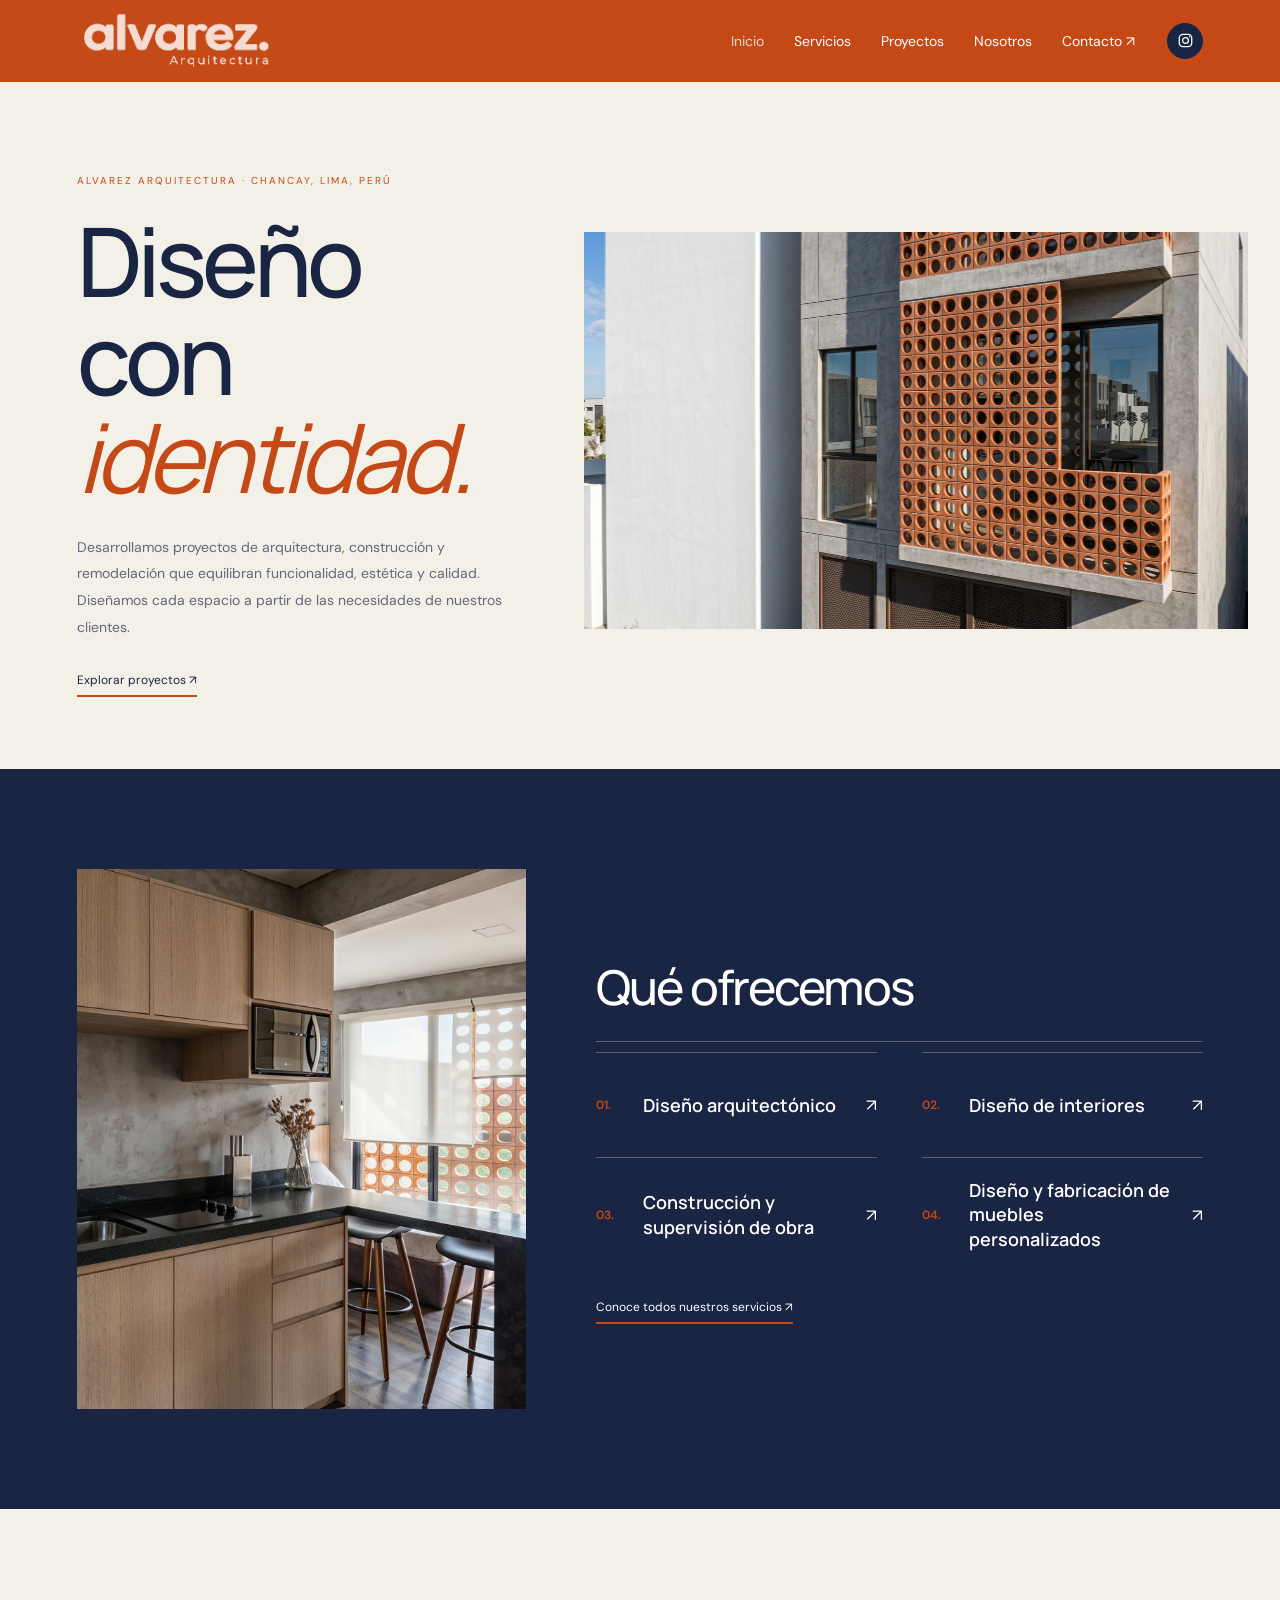
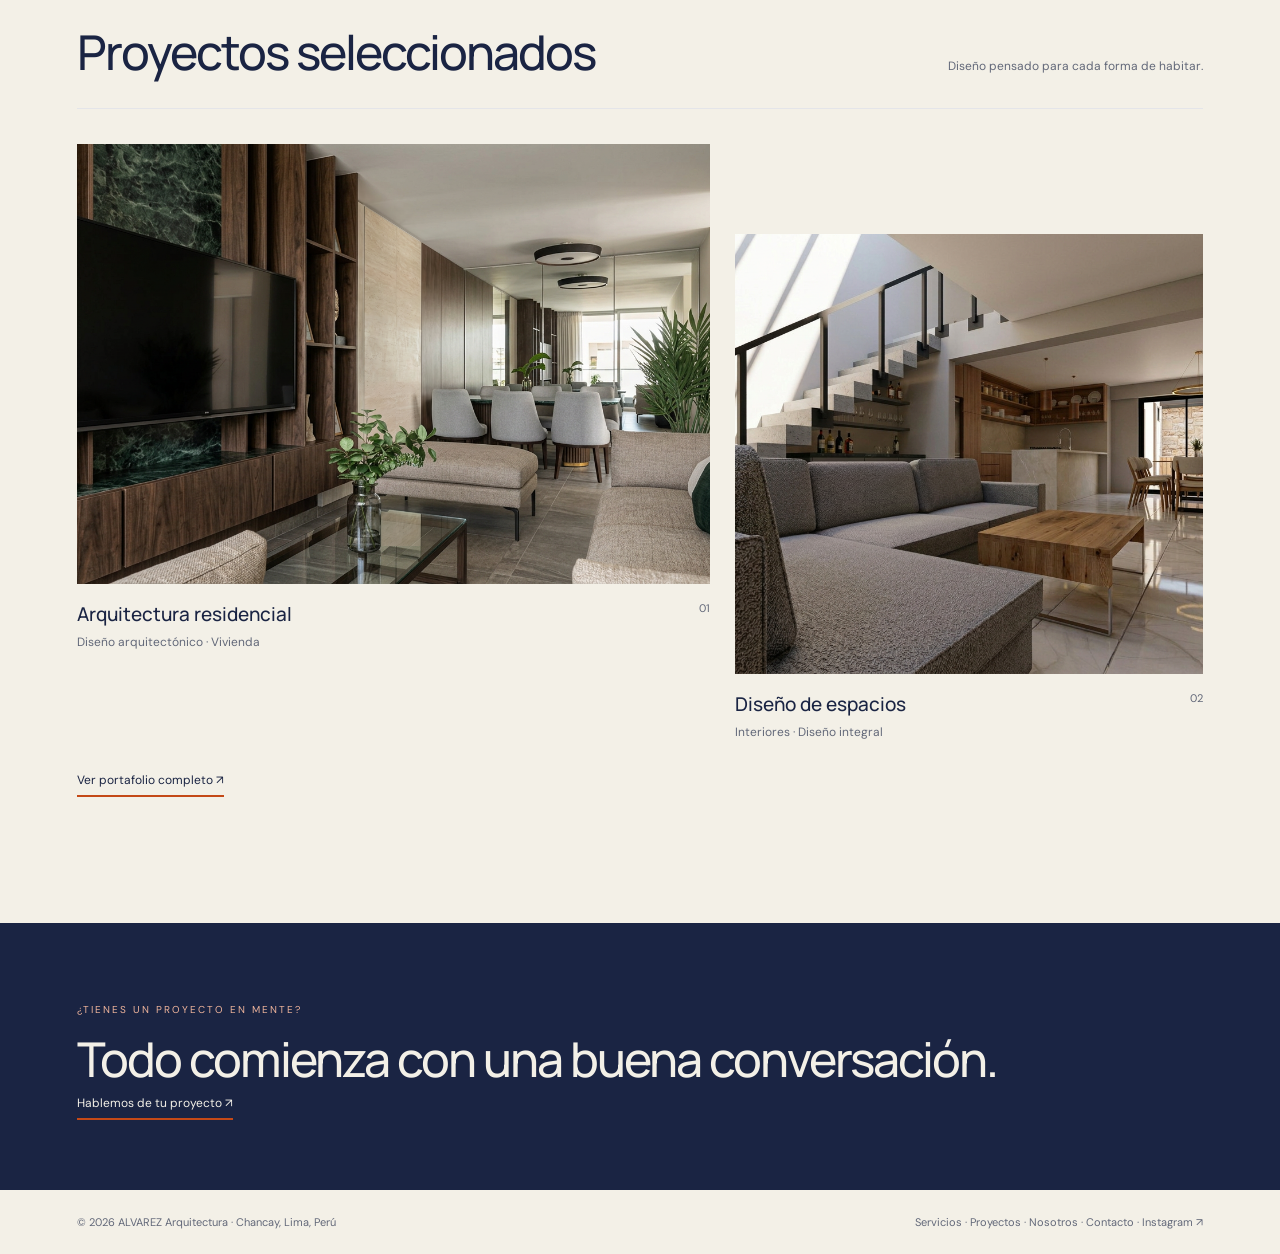
==== index.html @ 45d6ed60 "Ajustar carrusel principal: menor altura y mayor ancho" ====
<!DOCTYPE html>
<html lang="es">
<head>
  <meta charset="UTF-8">
  <meta name="viewport" content="width=device-width, initial-scale=1.0">
  <meta name="theme-color" content="#1A2443">
  <meta name="description" content="ALVAREZ Arquitectura: diseño arquitectónico, interiores, construcción y mobiliario personalizado en Chancay, Lima, Perú.">
  <title>Inicio | ALVAREZ Arquitectura</title>
  <link rel="preconnect" href="https://fonts.googleapis.com">
  <link rel="preconnect" href="https://fonts.gstatic.com" crossorigin>
  <link href="https://fonts.googleapis.com/css2?family=DM+Sans:wght@400;500;600&family=Manrope:wght@400;500;600;700&display=swap" rel="stylesheet">
  <link rel="stylesheet" href="styles.css?v=logo2">
  <style>
  /* Carrusel principal */
  .hero-carousel { width:100%; overflow:hidden; position:relative; touch-action:pan-y; background:#f0f0f0; }
  .hero-carousel-track { display:flex; width:100%; transform:translate3d(-100%,0,0); transition:transform 750ms cubic-bezier(.22,.61,.36,1); will-change:transform; }
  .hero-carousel-slide { flex:0 0 100%; width:100%; height:clamp(320px,58vw,760px); overflow:hidden; }
  .hero-carousel-slide img { display:block; width:100%; height:100%; object-fit:cover; }
  @media (prefers-reduced-motion:reduce) { .hero-carousel-track { transition-duration:1ms; } }
  .services-feature { width:100%; padding:0; background:#1A2443; color:#fff; }
  .services-feature-inner { width:min(1240px,88%); margin:0 auto; padding:100px 0; }
  .services-feature-grid { display:grid; grid-template-columns:minmax(320px,.85fr) 1.15fr; gap:70px; align-items:stretch; }
  .services-feature-image { min-height:540px; overflow:hidden; background:#111a32; }
  .services-feature-image img { width:100%; height:100%; display:block; object-fit:cover; }
  .services-feature-content { display:flex; flex-direction:column; justify-content:center; }
  .services-feature .section-heading { border-bottom-color:rgba(255,255,255,.28); margin-bottom:10px; }
  .services-feature .section-heading h2 { color:#fff; }
  .services-feature-list { display:grid; grid-template-columns:1fr 1fr; column-gap:45px; }
  .services-feature-item { display:grid; grid-template-columns:35px 1fr 20px; align-items:center; gap:12px; min-height:105px; padding:20px 0; border-top:1px solid rgba(255,255,255,.28); color:#fff; transition:opacity .2s ease,transform .2s ease; }
  .services-feature-item:hover { opacity:.82; transform:translateX(4px); }
  .services-feature-item span:first-child { color:#C44917; font-size:12px; font-weight:600; }
  .services-feature-item h3 { margin:0; color:#fff; font-family:'Manrope',sans-serif; font-size:18px; line-height:1.35; font-weight:600; }
  .services-feature-item .service-arrow { color:#fff; font-size:17px; text-align:right; }
  .services-feature .link { color:#fff; border-bottom-color:#C44917; margin-top:28px; }
  /* Hero: texto a la izquierda y carrusel a la derecha */
  .hero.hero-split { display:grid; grid-template-columns:minmax(0,.82fr) minmax(380px,1.18fr); gap:clamp(45px,6vw,90px); align-items:center; padding:82px 0 72px; }
  .hero-copy { min-width:0; }
  .hero-split h1 { margin:25px 0; }
  .hero-split .hero-bottom { display:block; margin-top:28px; }
  .hero-split .hero-bottom .intro { max-width:430px; margin:0 0 28px; }
  .hero-side-carousel { min-width:0; }
  /* Carrusel más bajo y ligeramente más ancho */
  .hero-side-carousel { width:calc(100% + 45px); }
  .hero-side-carousel .hero-carousel-slide { height:clamp(300px,31vw,430px); }
  .hero-side-carousel .hero-carousel { width:100%; }
  header nav { align-items:center; gap:30px; font-size:14px; }
  header nav > a:not(.instagram-button) { display:inline-flex; align-items:center; height:36px; }
  header .instagram-button { align-self:center; }
  @media (max-width:900px) {
    .hero.hero-split { grid-template-columns:1fr; gap:45px; padding:70px 0 55px; }
    .hero-side-carousel { width:100%; }
    .hero-side-carousel .hero-carousel-slide { height:clamp(300px,55vw,480px); }
  }
  @media (max-width:760px) {
    header nav { gap:14px; font-size:11px; }
    header nav > a:not(.instagram-button) { height:auto; }
    .services-feature-inner { width:90%; padding:75px 0; }
    .services-feature-grid { grid-template-columns:1fr; gap:40px; }
    .services-feature-image { min-height:320px; height:58vw; }
    .services-feature-list { grid-template-columns:1fr; }
    .services-feature-item { min-height:82px; }
  }
  @media (max-width:650px) { .hero.hero-split { padding-top:70px; } }
  </style>
</head>
<body>
<header class="wrap">
  <a class="brand" href="index.html" aria-label="ALVAREZ Arquitectura — Inicio">ALVAREZ<span>ARQUITECTURA</span></a>
  <button class="menu-toggle" type="button" aria-expanded="false" aria-controls="site-navigation" aria-label="Abrir menú">Menú ☰</button>
  <nav id="site-navigation" aria-label="Navegación principal">
    <a href="index.html" aria-current="page">Inicio</a>
    <a href="servicios.html">Servicios</a>
    <a href="proyectos.html">Proyectos</a>
    <a href="nosotros.html">Nosotros</a>
    <a href="contacto.html">Contacto ↗</a>
    <a class="instagram-button" href="https://www.instagram.com/alvarezarq.pe?srtk=Z3ZjanA4MGZucmVi&utm_source=qr" target="_blank" rel="noopener noreferrer" aria-label="Visitar Instagram de ALVAREZ Arquitectura" title="Instagram"><svg viewBox="0 0 24 24" aria-hidden="true" focusable="false"><rect x="3.2" y="3.2" width="17.6" height="17.6" rx="5.2"></rect><circle cx="12" cy="12" r="4.1"></circle><circle class="instagram-dot" cx="17.7" cy="6.6" r="1.05"></circle></svg></a>
  </nav>
</header>
<main>
<section class="hero hero-split wrap">
  <div class="hero-copy">
    <p class="eyebrow">ALVAREZ ARQUITECTURA · CHANCAY, LIMA, PERÚ</p>
    <h1>Diseño con<br><em>identidad.</em></h1>
    <div class="hero-bottom"><p class="intro">Desarrollamos proyectos de arquitectura, construcción y remodelación que equilibran funcionalidad, estética y calidad. Diseñamos cada espacio a partir de las necesidades de nuestros clientes.</p><a class="link" href="proyectos.html">Explorar proyectos ↗</a></div>
  </div>
  <div class="hero-side-carousel">
    <section class="hero-carousel" aria-label="Galería de proyectos arquitectónicos" aria-roledescription="carrusel">
      <div class="hero-carousel-track">
        <div class="hero-carousel-slide"><img src="assets/magnific__renderiza-esta-imagen-como-una-fotografa-profesion__86580.png" alt="Proyecto arquitectónico con acabado fotográfico" fetchpriority="high"></div>
        <div class="hero-carousel-slide"><img src="assets/magnific__enhance__86579.png" alt="Espacio arquitectónico contemporáneo"></div>
        <div class="hero-carousel-slide"><img src="assets/magnific__esos-dos-paneles-de-espejos-son-revestimientos-ver__86578.png" alt="Diseño interior con espejos y revestimientos"></div>
      </div>
    </section>
  </div>
</section>
<section class="services-feature"><div class="services-feature-inner"><div class="services-feature-grid"><div class="services-feature-image"><img src="assets/magnific__enhance__86579.png" alt="Referencia de arquitectura residencial contemporánea" loading="lazy"></div><div class="services-feature-content"><div class="section-heading"><h2>Qué ofrecemos</h2></div><div class="services-feature-list"><a class="services-feature-item" href="servicios.html"><span>01.</span><h3>Diseño arquitectónico</h3><span class="service-arrow">↗</span></a><a class="services-feature-item" href="servicios.html"><span>02.</span><h3>Diseño de interiores</h3><span class="service-arrow">↗</span></a><a class="services-feature-item" href="servicios.html"><span>03.</span><h3>Construcción y supervisión de obra</h3><span class="service-arrow">↗</span></a><a class="services-feature-item" href="servicios.html"><span>04.</span><h3>Diseño y fabricación de muebles personalizados</h3><span class="service-arrow">↗</span></a></div><p style="margin:0"><a class="link" href="servicios.html">Conoce todos nuestros servicios ↗</a></p></div></div></div></section>
<section class="section wrap"><div class="section-heading"><h2>Proyectos seleccionados</h2><p>Diseño pensado para cada forma de habitar.</p></div><div class="projects"><article class="project"><div class="project-image"><img src="assets/magnific__esos-dos-paneles-de-espejos-son-revestimientos-ver__86578.png" alt="Referencia de arquitectura residencial" loading="lazy"></div><div class="project-meta"><div><h3>Arquitectura residencial</h3><p>Diseño arquitectónico · Vivienda</p></div><span class="number">01</span></div></article><article class="project"><div class="project-image"><img src="assets/magnific__agregar-respaldar-del-mismo-material-que-los-del-s__86577.png" alt="Referencia de diseño interior" loading="lazy"></div><div class="project-meta"><div><h3>Diseño de espacios</h3><p>Interiores · Diseño integral</p></div><span class="number">02</span></div></article></div><p style="margin-top:28px"><a class="link" href="proyectos.html">Ver portafolio completo ↗</a></p></section>
<section class="page-cta"><div class="wrap"><p class="eyebrow">¿TIENES UN PROYECTO EN MENTE?</p><h2>Todo comienza con una buena conversación.</h2><a class="link" href="contacto.html">Hablemos de tu proyecto ↗</a></div></section>
</main>
<footer class="wrap"><span>© <span data-year></span> ALVAREZ Arquitectura · Chancay, Lima, Perú</span><span><a href="servicios.html">Servicios</a> · <a href="proyectos.html">Proyectos</a> · <a href="nosotros.html">Nosotros</a> · <a href="contacto.html">Contacto</a> · <a href="https://www.instagram.com/alvarezarq.pe/" target="_blank" rel="noopener noreferrer" aria-label="Instagram de ALVAREZ Arquitectura">Instagram ↗</a></span></footer>
<script>
(() => {
  const carousel=document.querySelector('.hero-carousel'); if(!carousel)return; const track=carousel.querySelector('.hero-carousel-track'); const originalSlides=Array.from(track.children); if(originalSlides.length!==3)return;
  const firstClone=originalSlides[0].cloneNode(true), lastClone=originalSlides[originalSlides.length-1].cloneNode(true); firstClone.setAttribute('aria-hidden','true'); lastClone.setAttribute('aria-hidden','true'); track.appendChild(firstClone); track.insertBefore(lastClone,originalSlides[0]);
  let index=1,timer=null,paused=false,touching=false,startX=0,deltaX=0; const reduceMotion=window.matchMedia('(prefers-reduced-motion: reduce)');
  const setPosition=(animate=true)=>{const duration=reduceMotion.matches?'1ms':'750ms';track.style.transition=animate?`transform ${duration} cubic-bezier(.22,.61,.36,1)`:'none';track.style.transform=`translate3d(-${index*100}%,0,0)`;};
  const next=()=>{if(paused||touching)return;index+=1;setPosition(true)}; const start=()=>{stop();if(!paused&&!touching&&!document.hidden)timer=window.setInterval(next,3000)}; const stop=()=>{if(timer!==null)window.clearInterval(timer);timer=null};
  track.addEventListener('transitionend',event=>{if(event.target!==track||event.propertyName!=='transform')return;if(index===originalSlides.length+1){index=1;setPosition(false)}else if(index===0){index=originalSlides.length;setPosition(false)}});
  carousel.addEventListener('mouseenter',()=>{paused=true;stop()}); carousel.addEventListener('mouseleave',()=>{paused=false;start()}); carousel.addEventListener('focusin',()=>{paused=true;stop()}); carousel.addEventListener('focusout',()=>{paused=false;start()}); document.addEventListener('visibilitychange',()=>document.hidden?stop():start());
  carousel.addEventListener('touchstart',event=>{if(!event.touches.length)return;touching=true;stop();startX=event.touches[0].clientX;deltaX=0},{passive:true});
  carousel.addEventListener('touchmove',event=>{if(!touching||!event.touches.length)return;deltaX=event.touches[0].clientX-startX},{passive:true});
  carousel.addEventListener('touchend',()=>{if(!touching)return;touching=false;if(Math.abs(deltaX)>45){if(deltaX<0)index+=1;else index-=1;setPosition(true)}start()},{passive:true});
  setPosition(false); start();
})();
</script>
<script src="script.js?v=logo2"></script>
</body>
</html>
---- styles.css ----
:root {
      --bg: #F3F0E7;
      --text: #1A2443;
      --navy: #1A2443;
      --terracotta: #C44917;
      --muted: #626879;
      --line: #e4e5e9;
      --soft: #f6f5f3;
    }

    * { box-sizing: border-box; }

    html { scroll-behavior: smooth; }

    body {
      margin: 0;
      background: var(--bg);
      color: var(--text);
      font-family: 'DM Sans', sans-serif;
    }

    a { color: inherit; text-decoration: none; }

    .wrap {
      width: min(1240px, 88%);
      margin: auto;
    }

    header {
      height: 82px;
      display: flex;
      align-items: center;
      justify-content: space-between;
      border-bottom: 1px solid var(--line);
    }

    .brand {
      font-family: 'Manrope', sans-serif;
      font-size: 19px;
      font-weight: 700;
      color: var(--navy);
      letter-spacing: -1px;
    }

    .brand span {
      display: block;
      font-family: 'DM Sans', sans-serif;
      font-size: 9px;
      font-weight: 400;
      letter-spacing: 3px;
      margin-top: 3px;
    }

    nav {
      display: flex;
      gap: 28px;
      font-size: 12px;
    }

    .hero { padding: 100px 0 58px; }

    .eyebrow {
      font-size: 10px;
      letter-spacing: 2px;
      text-transform: uppercase;
      color: var(--terracotta);
    }

    h1 {
      font-family: 'Manrope', sans-serif;
      font-size: clamp(43px, 7.5vw, 96px);
      line-height: 1.02;
      letter-spacing: -5px;
      font-weight: 500;
      max-width: 900px;
      margin: 25px 0;
    }

    h1 em { font-weight: 400; color: var(--terracotta); }

    .hero-bottom {
      display: flex;
      justify-content: space-between;
      align-items: end;
      gap: 30px;
      margin-top: 36px;
    }

    .intro {
      max-width: 390px;
      color: var(--muted);
      font-size: 14px;
      line-height: 1.9;
    }

    .link {
      display: inline-block;
      border-bottom: 2px solid var(--terracotta);
      padding-bottom: 7px;
      font-size: 12px;
      white-space: nowrap;
    }

    .hero-image {
      height: clamp(260px, 48vw, 590px);
      overflow: hidden;
      background: var(--soft);
    }

    .hero-image img,
    .project img {
      width: 100%;
      height: 100%;
      object-fit: cover;
      display: block;
      transition: transform .7s ease;
    }

    .hero-image img { object-position: center 55%; }

    .section { padding: 110px 0; }

    .section-heading {
      display: flex;
      justify-content: space-between;
      gap: 24px;
      align-items: baseline;
      border-bottom: 1px solid var(--line);
      padding-bottom: 22px;
      margin-bottom: 35px;
    }

    h2 {
      font-family: 'Manrope', sans-serif;
      font-size: clamp(30px, 4vw, 48px);
      font-weight: 500;
      letter-spacing: -2px;
      margin: 0;
    }

    .section-heading p {
      font-size: 12px;
      color: var(--muted);
    }

    .projects {
      display: grid;
      grid-template-columns: 1.15fr .85fr;
      gap: 48px 25px;
    }

    .project:nth-child(even) { margin-top: 90px; }

    .project-image {
      height: clamp(230px, 38vw, 440px);
      overflow: hidden;
      background: var(--soft);
    }

    .project:hover img { transform: scale(1.035); }

    .project-meta {
      display: flex;
      justify-content: space-between;
      gap: 12px;
      margin-top: 17px;
    }

    .project h3 {
      font-family: 'Manrope', sans-serif;
      font-size: 19px;
      font-weight: 500;
      margin: 0 0 7px;
    }

    .project p {
      color: var(--muted);
      font-size: 12px;
      margin: 0;
    }

    .number {
      font-size: 11px;
      color: var(--muted);
    }

    .about {
      display: grid;
      grid-template-columns: 1fr 1fr;
      gap: 70px;
      align-items: start;
    }

    .about h2 { max-width: 450px; }

    .about-copy {
      font-size: 14px;
      color: var(--muted);
      line-height: 2;
      max-width: 480px;
    }

    .services {
      display: grid;
      grid-template-columns: 1fr 1fr;
      column-gap: 44px;
      row-gap: 0;
    }

    .service {
      padding: 28px 0 32px;
      border-top: 1px solid var(--line);
    }

    .service-title {
      display: flex;
      align-items: baseline;
      gap: 15px;
      margin: 0 0 14px;
      color: var(--navy);
      font-family: 'Manrope', sans-serif;
      font-size: 20px;
      font-weight: 600;
      line-height: 1.4;
    }

    .service-number {
      color: var(--terracotta);
      font-size: 12px;
      font-family: 'DM Sans', sans-serif;
      font-weight: 600;
      white-space: nowrap;
    }

    .service p {
      margin: 0 0 0 38px;
      max-width: 440px;
      color: var(--muted);
      font-size: 13px;
      line-height: 1.9;
    }

    .section-intro {
      max-width: 720px;
      color: var(--muted);
      font-size: 14px;
      line-height: 1.9;
      margin: -8px 0 38px;
    }

    .process-grid {
      display: grid;
      grid-template-columns: repeat(4, minmax(0, 1fr));
      gap: 24px;
    }

    .process-step {
      padding-top: 20px;
      border-top: 2px solid var(--terracotta);
    }

    .process-step .step-number {
      color: var(--terracotta);
      font-size: 11px;
      letter-spacing: 1px;
      margin-bottom: 22px;
    }

    .process-step h3 {
      color: var(--navy);
      font-family: 'Manrope', sans-serif;
      font-size: 17px;
      line-height: 1.45;
      font-weight: 600;
      margin: 0 0 12px;
    }

    .process-step p {
      color: var(--muted);
      font-size: 12px;
      line-height: 1.9;
      margin: 0;
    }


    .team-card {
      display: grid;
      grid-template-columns: minmax(260px, .8fr) 1.2fr;
      gap: 48px;
      align-items: center;
    }

    .team-photo {
      height: clamp(320px, 42vw, 520px);
      overflow: hidden;
      background: var(--soft);
    }

    .team-photo img {
      width: 100%;
      height: 100%;
      display: block;
      object-fit: cover;
      object-position: center 30%;
    }

    .team-role {
      color: var(--terracotta);
      font-size: 12px;
      font-weight: 600;
      letter-spacing: .4px;
      margin: 8px 0 24px;
    }

    .team-copy {
      color: var(--muted);
      font-size: 14px;
      line-height: 1.9;
      max-width: 650px;
    }

    .contact-details {
      display: flex;
      flex-wrap: wrap;
      gap: 18px 28px;
      margin-top: 28px;
      font-size: 13px;
    }

    .contact-details a {
      border-bottom: 1px solid var(--terracotta);
      padding-bottom: 6px;
    }

    .contact {
      background: var(--navy);
      color: #ffffff;
      padding: 85px 0;
    }

    .contact h2 {
      font-size: clamp(38px, 6vw, 76px);
      max-width: 800px;
      margin: 22px 0 30px;
    }

    .contact .eyebrow { color: #f0b59c; }

    .contact .link {
      border-color: #ffffff;
      margin-top: 10px;
    }

    footer {
      display: flex;
      justify-content: space-between;
      gap: 20px;
      padding: 25px 0;
      font-size: 11px;
      color: var(--muted);
    }

    @media (max-width: 650px) {
      .wrap { width: 90%; }

      header { height: 72px; }

      nav { gap: 14px; font-size: 11px; }


      .hero { padding-top: 70px; }

      h1 {
        letter-spacing: -2.5px;
      }

      .hero-bottom {
        align-items: start;
        flex-direction: column;
      }

      .section { padding: 75px 0; }

      .section-heading {
        align-items: start;
        flex-direction: column;
        gap: 10px;
      }

      .projects {
        grid-template-columns: 1fr;
        gap: 36px;
      }

      .services { grid-template-columns: 1fr; }
      .service-page-grid { grid-template-columns: 1fr; column-gap: 0; }
      .service-page-grid .service { padding-left: 82px; }
      .service-page-grid .service-number { font-size: 3.2rem; top: 28px; }
      .service p { margin-left: 0; }
      .process-grid { grid-template-columns: 1fr 1fr; gap: 28px 20px; }

      .project:nth-child(even) { margin-top: 0; }

      .project-image { height: 290px; }

      .about {
        grid-template-columns: 1fr;
        gap: 25px;
      }

      .team-card { grid-template-columns: 1fr; gap: 25px; }
      .team-photo { height: 360px; }
      footer { flex-wrap: wrap; }
    }

/* Cabecera terracota con navegación en blanco */
header.wrap {
  width: 100%;
  padding-left: 6%;
  padding-right: 6%;
  background: #C44917;
  border-bottom-color: #C44917;
}
header .brand,
header nav a,
header .menu-toggle {
  color: #ffffff;
}
header .brand span { color: #ffffff; }
header nav a:hover,
header nav a[aria-current="page"] {
  color: #ffffff;
  opacity: .78;
}
header .menu-toggle {
  border-color: rgba(255,255,255,.7);
  background: transparent;
}
@media (max-width: 760px) {
  header.wrap { padding-left: 5%; padding-right: 5%; }
  header nav {
    background: #C44917;
    border-color: rgba(255,255,255,.3);
  }
  header nav a { color: #ffffff; }
  header nav a:hover,
  header nav a[aria-current="page"] { color: #ffffff; opacity: .78; }
}

/* Navegación multipágina */
header.wrap { position: relative; }
nav a { transition: color .2s ease; }
nav a:hover, nav a[aria-current="page"] { color: var(--terracotta); }
.menu-toggle {
  display: none; border: 1px solid var(--line); background: transparent;
  color: var(--navy); font: inherit; padding: 10px 12px; cursor: pointer;
}
.page-hero { padding: 90px 0 55px; }
.page-hero h1 { max-width: 1000px; }
.page-hero .intro { max-width: 720px; }
.page-banner {
  min-height: 260px; max-height: 520px; overflow: hidden; background: var(--soft);
}
.page-banner img { display:block; width:100%; height:100%; max-height:520px; object-fit:cover; }
.service-band {
  background: #C44917;
  color: #ffffff;
}
.service-page-grid { display:grid; grid-template-columns:1fr 1fr; column-gap:48px; }
.service-page-grid .service {
  position: relative;
  padding: 28px 0 32px 104px;
  background: transparent;
  border-top: 1px solid rgba(255,255,255,.35);
}
.service-page-grid .service-title,
.service-page-grid .service p {
  color: #ffffff;
}
.service-page-grid .service-number {
  position: absolute;
  left: 0;
  top: 25px;
  color: #1A2443;
  font-size: clamp(3.5rem, 5vw, 4.5rem);
  font-weight: 600;
  line-height: .95;
}
.process-section { background: var(--soft); }
.contact-layout { display:grid; grid-template-columns:.85fr 1.15fr; gap:70px; }
.contact-card { padding:28px; border:1px solid var(--navy); background:#1A2443; color:#ffffff; }
.contact-card h2, .contact-card p, .contact-card strong, .contact-card a { color:#ffffff; }
.contact-card .eyebrow { color:#ffffff; }
.contact-card a { border-color:#ffffff; }
.contact-card p, .contact-copy { color:var(--muted); line-height:1.9; font-size:14px; }
.contact-form { display:grid; gap:16px; }
.contact-form label { display:grid; gap:8px; font-size:12px; color:var(--navy); }
.contact-form input, .contact-form textarea, .contact-form select {
  width:100%; padding:13px 14px; border:1px solid var(--line); background:transparent;
  color:var(--navy); font:inherit; border-radius:0;
}
.contact-form textarea { min-height:140px; resize:vertical; }
.button {
  display:inline-flex; align-items:center; justify-content:center; width:fit-content;
  padding:14px 20px; background:var(--terracotta); color:#fff; border:0;
  font:inherit; font-size:12px; cursor:pointer;
}
.social-links { display:flex; flex-wrap:wrap; gap:18px; margin-top:18px; }
.social-links a { border-bottom:1px solid var(--terracotta); padding-bottom:5px; font-size:13px; }
.page-cta { background:var(--navy); color:var(--bg); padding:70px 0; }
.page-cta .eyebrow { color:#f0b59c; }
.page-cta .link { color:var(--bg); }
footer a:hover { color:var(--terracotta); }
@media (max-width: 760px) {
  .menu-toggle { display:block; }
  header.wrap { z-index:10; }
  nav {
    display:none; position:absolute; top:71px; left:0; right:0; padding:22px 5%;
    background:var(--bg); border:1px solid var(--line); flex-direction:column; gap:20px;
    font-size:14px;
  }
  nav.is-open { display:flex; }
  .page-hero { padding-top:65px; }
  .service-page-grid, .contact-layout { grid-template-columns:1fr; gap:25px; }
  .process-grid { grid-template-columns:1fr 1fr; }
}
@media (max-width: 480px) {
  .process-grid { grid-template-columns:1fr; }
  .service-title { font-size:18px; }
}


/* Botón circular de Instagram junto a Contacto */
.instagram-button {
  display: inline-flex;
  align-items: center;
  justify-content: center;
  width: 36px;
  height: 36px;
  flex: 0 0 36px;
  border: 1px solid #1A2443;
  border-radius: 50%;
  color: #ffffff;
  background: #1A2443;
  margin-left: 2px;
  transition: color .2s ease, background-color .2s ease, border-color .2s ease, transform .2s ease;
}
.instagram-button svg {
  display: block;
  width: 17px;
  height: 17px;
  fill: none;
  stroke: currentColor;
  stroke-width: 1.8;
  stroke-linecap: round;
  stroke-linejoin: round;
}
.instagram-button .instagram-dot { fill: currentColor; stroke: none; }
.instagram-button:hover {
  color: #ffffff;
  background: var(--terracotta);
  border-color: var(--terracotta);
  transform: translateY(-1px);
}
@media (max-width: 760px) {
  .instagram-button { margin-left: 0; }
}

/* Logotipo de cabecera: imagen proporcionada */
header .brand {
  display: block;
  width: 205px;
  height: 65px;
  flex: 0 0 205px;
  overflow: hidden;
  font-size: 0;
  letter-spacing: 0;
  background-image: url("[data-uri]");
  background-repeat: no-repeat;
  background-position: left center;
  background-size: contain;
}
header .brand span { display: none; }
@media (max-width: 760px) {
  header .brand { width: 165px; height: 53px; flex-basis: 165px; }
}
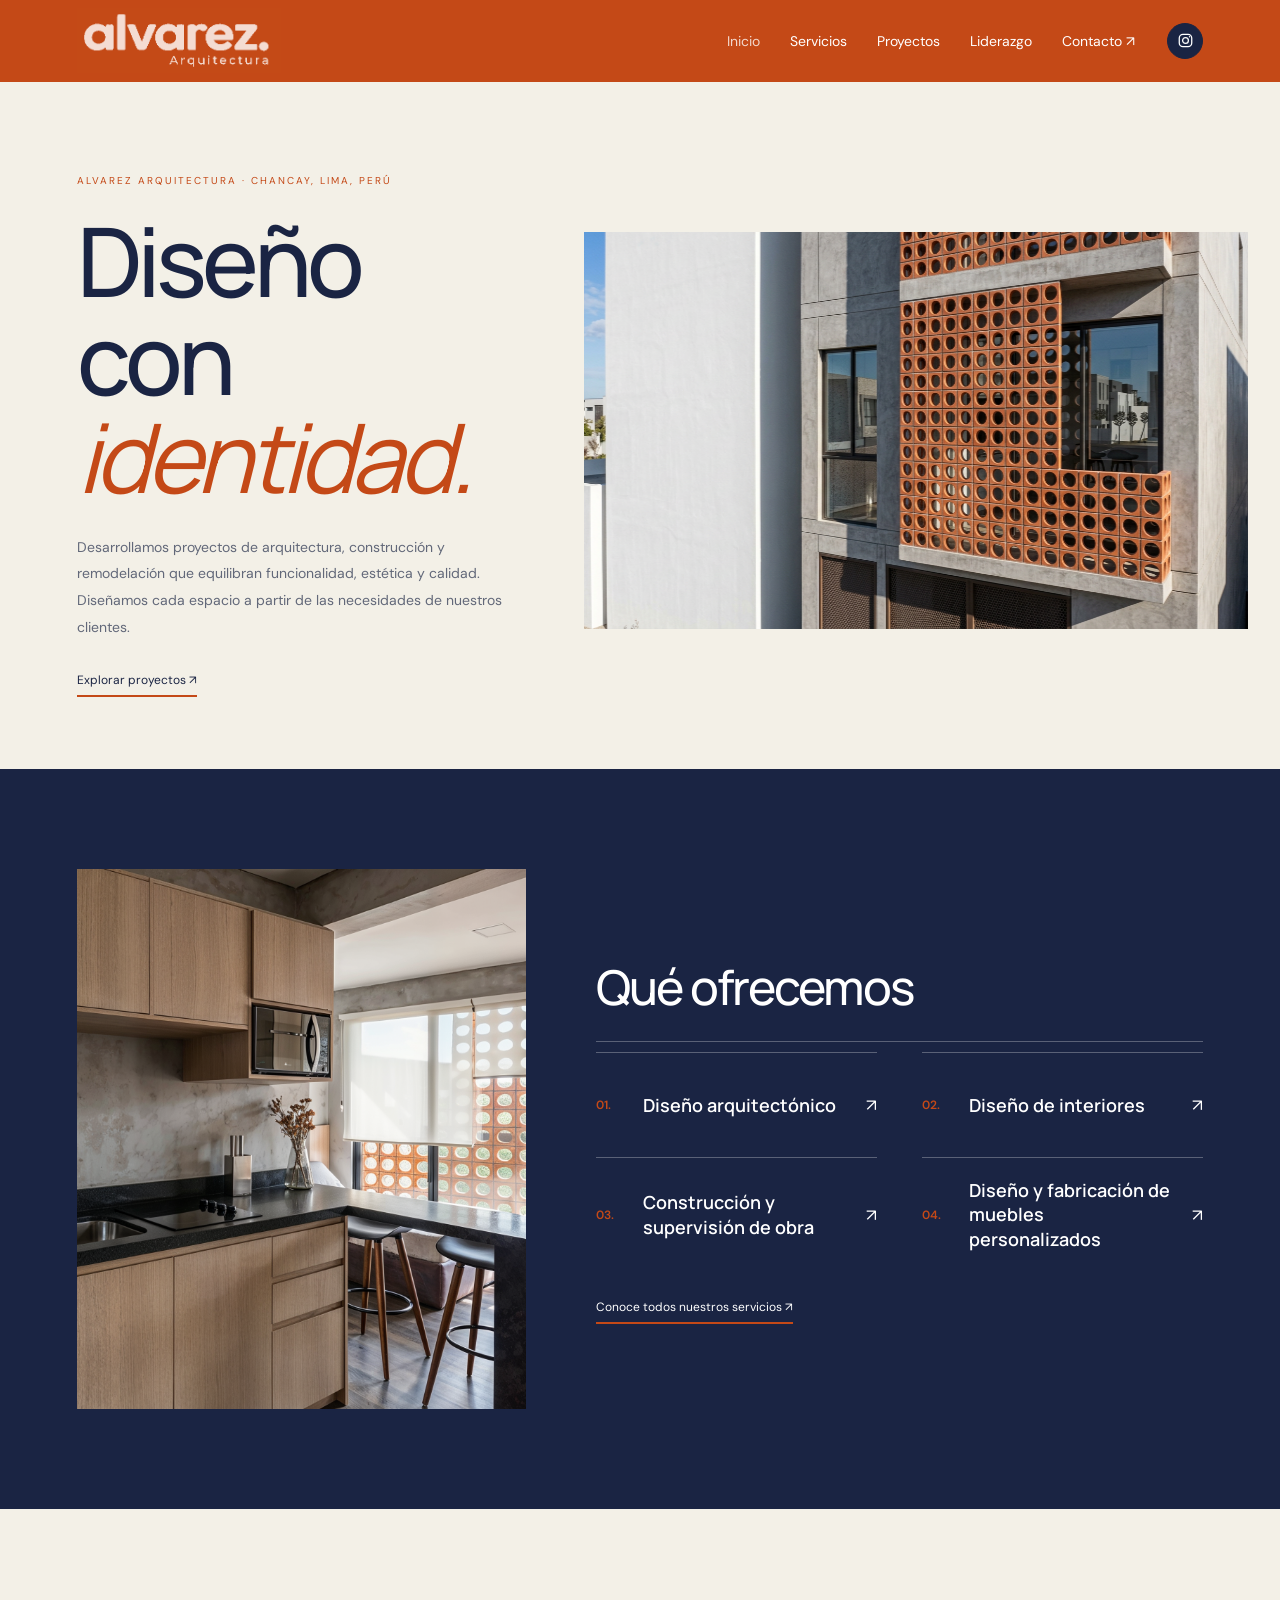
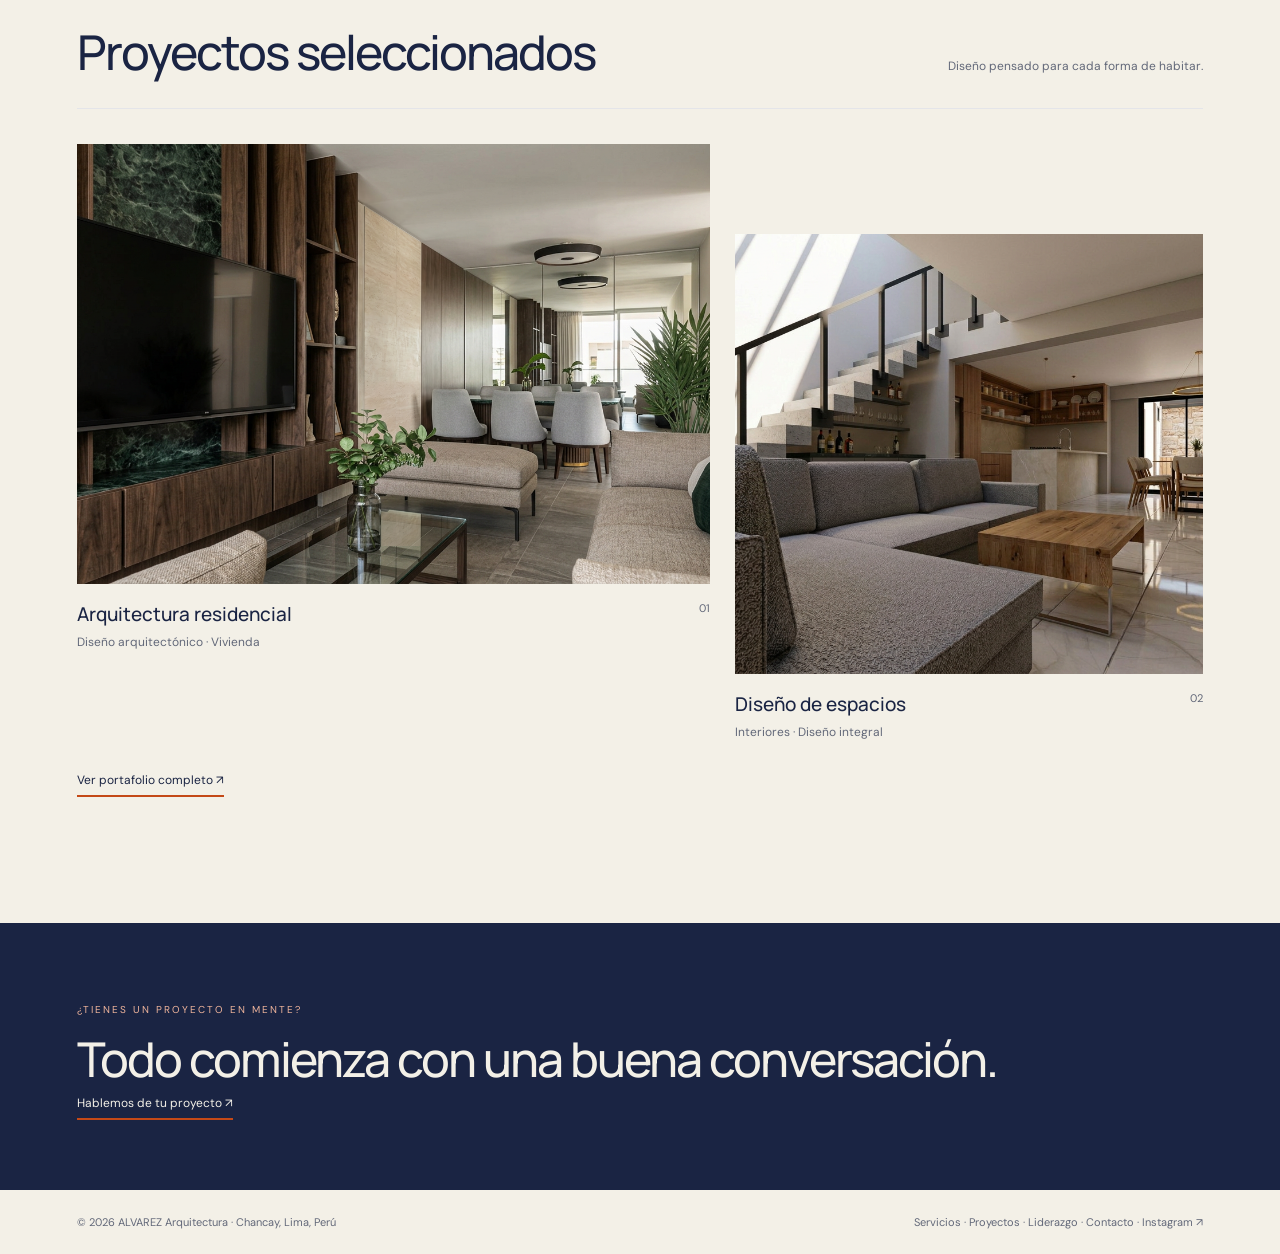
==== commit 572af374: "Actualizar menú: Nosotros a Liderazgo" ====
--- a/index.html
+++ b/index.html
@@ -71,7 +71,7 @@
     <a href="index.html" aria-current="page">Inicio</a>
     <a href="servicios.html">Servicios</a>
     <a href="proyectos.html">Proyectos</a>
-    <a href="nosotros.html">Nosotros</a>
+    <a href="nosotros.html">Liderazgo</a>
     <a href="contacto.html">Contacto ↗</a>
     <a class="instagram-button" href="https://www.instagram.com/alvarezarq.pe?srtk=Z3ZjanA4MGZucmVi&utm_source=qr" target="_blank" rel="noopener noreferrer" aria-label="Visitar Instagram de ALVAREZ Arquitectura" title="Instagram"><svg viewBox="0 0 24 24" aria-hidden="true" focusable="false"><rect x="3.2" y="3.2" width="17.6" height="17.6" rx="5.2"></rect><circle cx="12" cy="12" r="4.1"></circle><circle class="instagram-dot" cx="17.7" cy="6.6" r="1.05"></circle></svg></a>
   </nav>
@@ -97,7 +97,7 @@
 <section class="section wrap"><div class="section-heading"><h2>Proyectos seleccionados</h2><p>Diseño pensado para cada forma de habitar.</p></div><div class="projects"><article class="project"><div class="project-image"><img src="assets/magnific__esos-dos-paneles-de-espejos-son-revestimientos-ver__86578.png" alt="Referencia de arquitectura residencial" loading="lazy"></div><div class="project-meta"><div><h3>Arquitectura residencial</h3><p>Diseño arquitectónico · Vivienda</p></div><span class="number">01</span></div></article><article class="project"><div class="project-image"><img src="assets/magnific__agregar-respaldar-del-mismo-material-que-los-del-s__86577.png" alt="Referencia de diseño interior" loading="lazy"></div><div class="project-meta"><div><h3>Diseño de espacios</h3><p>Interiores · Diseño integral</p></div><span class="number">02</span></div></article></div><p style="margin-top:28px"><a class="link" href="proyectos.html">Ver portafolio completo ↗</a></p></section>
 <section class="page-cta"><div class="wrap"><p class="eyebrow">¿TIENES UN PROYECTO EN MENTE?</p><h2>Todo comienza con una buena conversación.</h2><a class="link" href="contacto.html">Hablemos de tu proyecto ↗</a></div></section>
 </main>
-<footer class="wrap"><span>© <span data-year></span> ALVAREZ Arquitectura · Chancay, Lima, Perú</span><span><a href="servicios.html">Servicios</a> · <a href="proyectos.html">Proyectos</a> · <a href="nosotros.html">Nosotros</a> · <a href="contacto.html">Contacto</a> · <a href="https://www.instagram.com/alvarezarq.pe/" target="_blank" rel="noopener noreferrer" aria-label="Instagram de ALVAREZ Arquitectura">Instagram ↗</a></span></footer>
+<footer class="wrap"><span>© <span data-year></span> ALVAREZ Arquitectura · Chancay, Lima, Perú</span><span><a href="servicios.html">Servicios</a> · <a href="proyectos.html">Proyectos</a> · <a href="nosotros.html">Liderazgo</a> · <a href="contacto.html">Contacto</a> · <a href="https://www.instagram.com/alvarezarq.pe/" target="_blank" rel="noopener noreferrer" aria-label="Instagram de ALVAREZ Arquitectura">Instagram ↗</a></span></footer>
 <script>
 (() => {
   const carousel=document.querySelector('.hero-carousel'); if(!carousel)return; const track=carousel.querySelector('.hero-carousel-track'); const originalSlides=Array.from(track.children); if(originalSlides.length!==3)return;
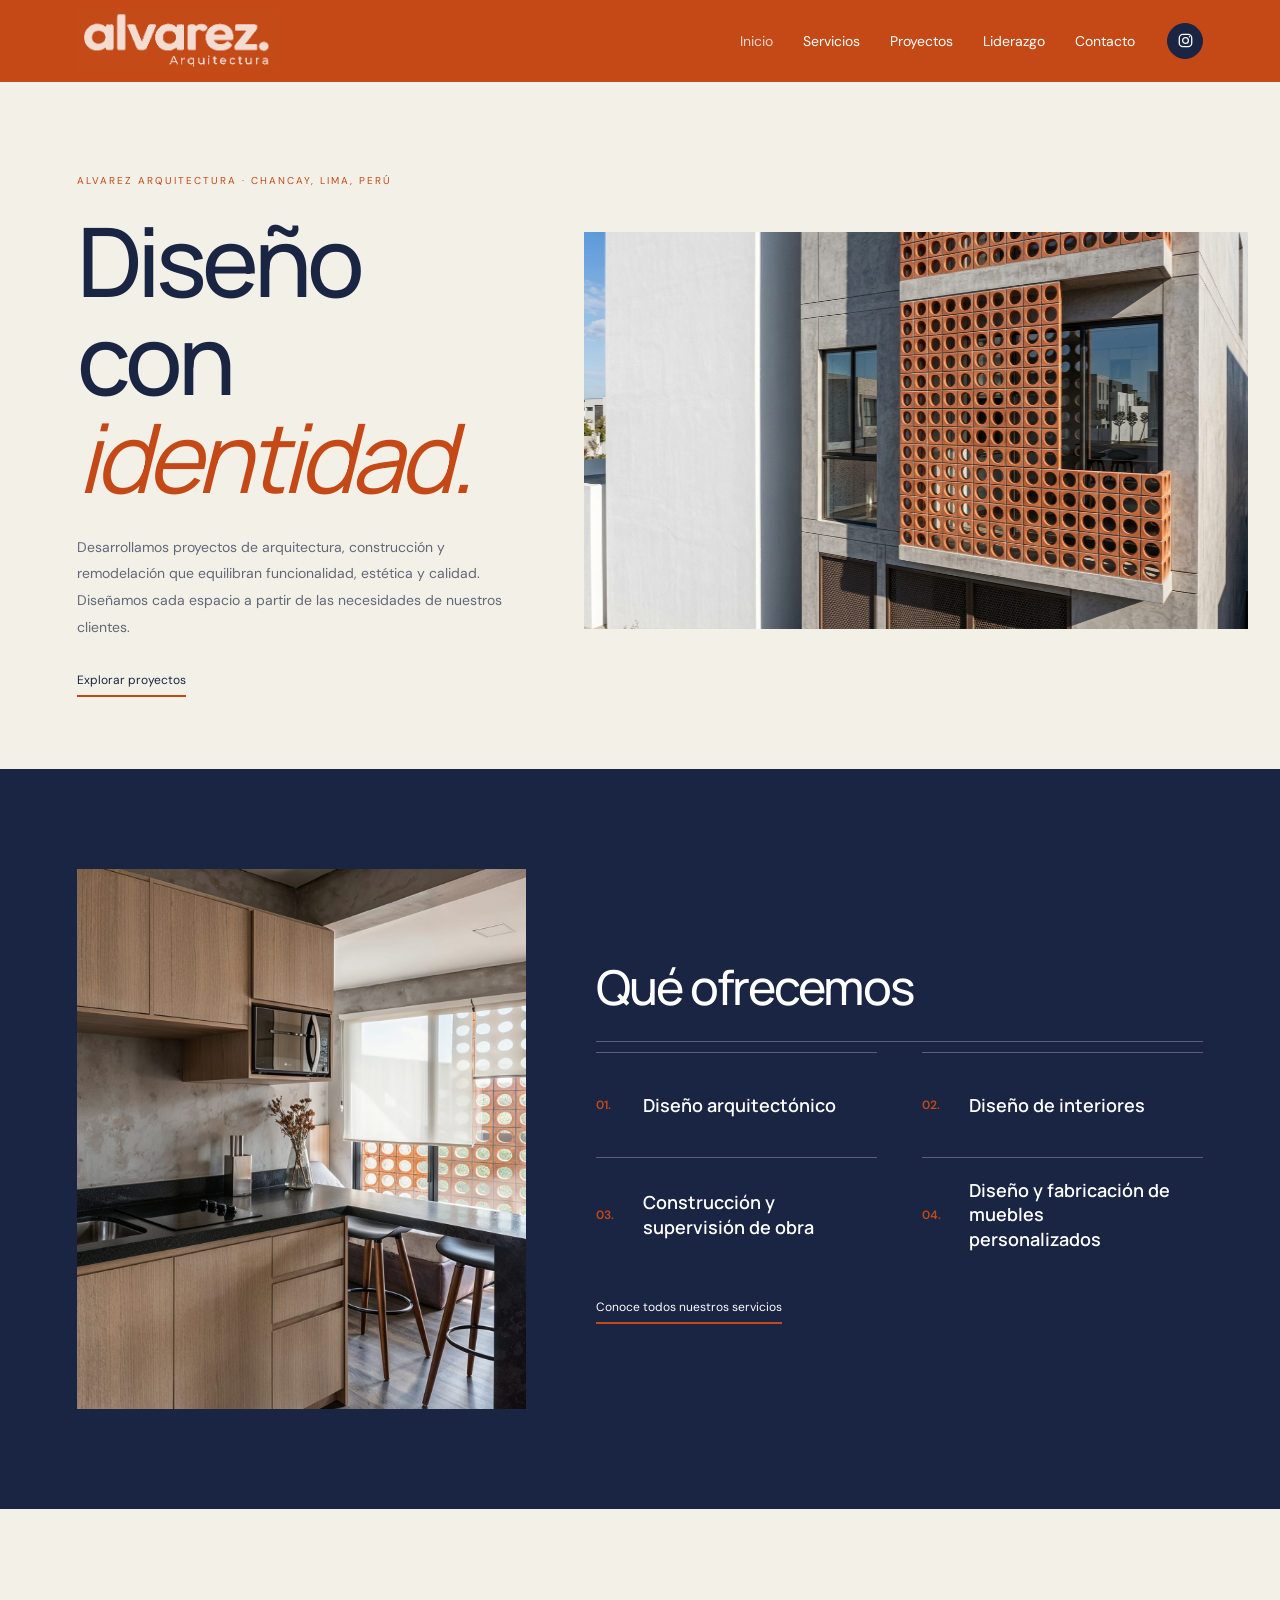
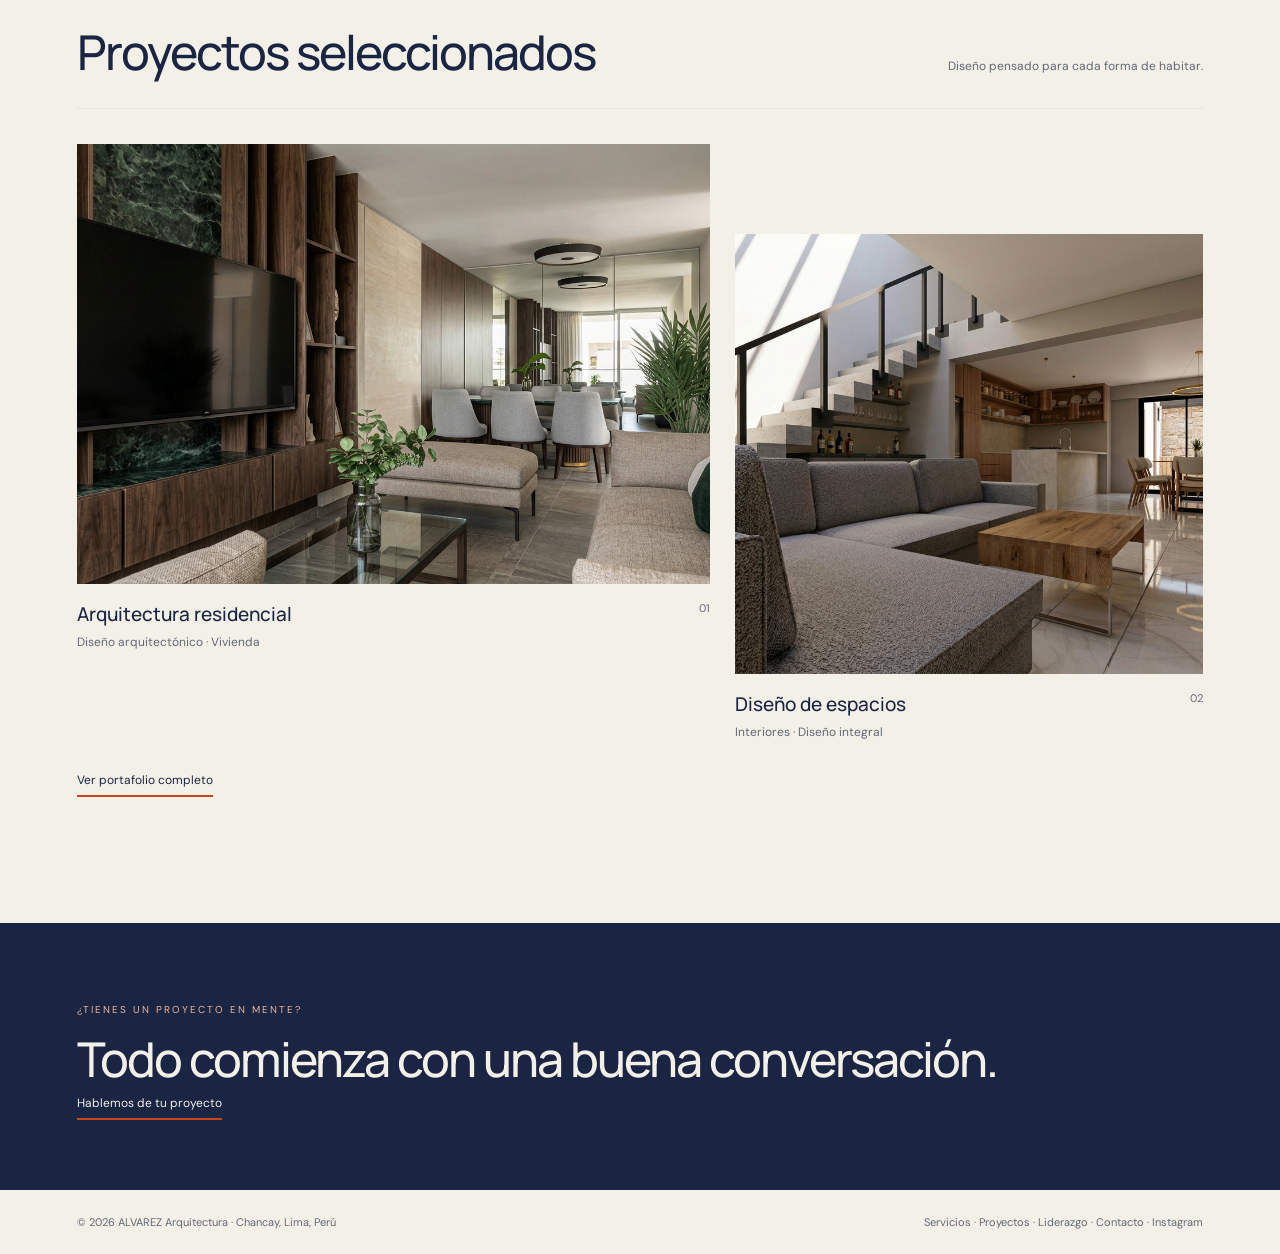
==== commit 72b9f17d: "Remove decorative arrow symbols from site" ====
--- a/index.html
+++ b/index.html
@@ -72,7 +72,7 @@
     <a href="servicios.html">Servicios</a>
     <a href="proyectos.html">Proyectos</a>
     <a href="nosotros.html">Liderazgo</a>
-    <a href="contacto.html">Contacto ↗</a>
+    <a href="contacto.html">Contacto </a>
     <a class="instagram-button" href="https://www.instagram.com/alvarezarq.pe?srtk=Z3ZjanA4MGZucmVi&utm_source=qr" target="_blank" rel="noopener noreferrer" aria-label="Visitar Instagram de ALVAREZ Arquitectura" title="Instagram"><svg viewBox="0 0 24 24" aria-hidden="true" focusable="false"><rect x="3.2" y="3.2" width="17.6" height="17.6" rx="5.2"></rect><circle cx="12" cy="12" r="4.1"></circle><circle class="instagram-dot" cx="17.7" cy="6.6" r="1.05"></circle></svg></a>
   </nav>
 </header>
@@ -81,7 +81,7 @@
   <div class="hero-copy">
     <p class="eyebrow">ALVAREZ ARQUITECTURA · CHANCAY, LIMA, PERÚ</p>
     <h1>Diseño con<br><em>identidad.</em></h1>
-    <div class="hero-bottom"><p class="intro">Desarrollamos proyectos de arquitectura, construcción y remodelación que equilibran funcionalidad, estética y calidad. Diseñamos cada espacio a partir de las necesidades de nuestros clientes.</p><a class="link" href="proyectos.html">Explorar proyectos ↗</a></div>
+    <div class="hero-bottom"><p class="intro">Desarrollamos proyectos de arquitectura, construcción y remodelación que equilibran funcionalidad, estética y calidad. Diseñamos cada espacio a partir de las necesidades de nuestros clientes.</p><a class="link" href="proyectos.html">Explorar proyectos </a></div>
   </div>
   <div class="hero-side-carousel">
     <section class="hero-carousel" aria-label="Galería de proyectos arquitectónicos" aria-roledescription="carrusel">
@@ -93,11 +93,11 @@
     </section>
   </div>
 </section>
-<section class="services-feature"><div class="services-feature-inner"><div class="services-feature-grid"><div class="services-feature-image"><img src="assets/magnific__enhance__86579.png" alt="Referencia de arquitectura residencial contemporánea" loading="lazy"></div><div class="services-feature-content"><div class="section-heading"><h2>Qué ofrecemos</h2></div><div class="services-feature-list"><a class="services-feature-item" href="servicios.html"><span>01.</span><h3>Diseño arquitectónico</h3><span class="service-arrow">↗</span></a><a class="services-feature-item" href="servicios.html"><span>02.</span><h3>Diseño de interiores</h3><span class="service-arrow">↗</span></a><a class="services-feature-item" href="servicios.html"><span>03.</span><h3>Construcción y supervisión de obra</h3><span class="service-arrow">↗</span></a><a class="services-feature-item" href="servicios.html"><span>04.</span><h3>Diseño y fabricación de muebles personalizados</h3><span class="service-arrow">↗</span></a></div><p style="margin:0"><a class="link" href="servicios.html">Conoce todos nuestros servicios ↗</a></p></div></div></div></section>
-<section class="section wrap"><div class="section-heading"><h2>Proyectos seleccionados</h2><p>Diseño pensado para cada forma de habitar.</p></div><div class="projects"><article class="project"><div class="project-image"><img src="assets/magnific__esos-dos-paneles-de-espejos-son-revestimientos-ver__86578.png" alt="Referencia de arquitectura residencial" loading="lazy"></div><div class="project-meta"><div><h3>Arquitectura residencial</h3><p>Diseño arquitectónico · Vivienda</p></div><span class="number">01</span></div></article><article class="project"><div class="project-image"><img src="assets/magnific__agregar-respaldar-del-mismo-material-que-los-del-s__86577.png" alt="Referencia de diseño interior" loading="lazy"></div><div class="project-meta"><div><h3>Diseño de espacios</h3><p>Interiores · Diseño integral</p></div><span class="number">02</span></div></article></div><p style="margin-top:28px"><a class="link" href="proyectos.html">Ver portafolio completo ↗</a></p></section>
-<section class="page-cta"><div class="wrap"><p class="eyebrow">¿TIENES UN PROYECTO EN MENTE?</p><h2>Todo comienza con una buena conversación.</h2><a class="link" href="contacto.html">Hablemos de tu proyecto ↗</a></div></section>
+<section class="services-feature"><div class="services-feature-inner"><div class="services-feature-grid"><div class="services-feature-image"><img src="assets/magnific__enhance__86579.png" alt="Referencia de arquitectura residencial contemporánea" loading="lazy"></div><div class="services-feature-content"><div class="section-heading"><h2>Qué ofrecemos</h2></div><div class="services-feature-list"><a class="services-feature-item" href="servicios.html"><span>01.</span><h3>Diseño arquitectónico</h3><span class="service-arrow"></span></a><a class="services-feature-item" href="servicios.html"><span>02.</span><h3>Diseño de interiores</h3><span class="service-arrow"></span></a><a class="services-feature-item" href="servicios.html"><span>03.</span><h3>Construcción y supervisión de obra</h3><span class="service-arrow"></span></a><a class="services-feature-item" href="servicios.html"><span>04.</span><h3>Diseño y fabricación de muebles personalizados</h3><span class="service-arrow"></span></a></div><p style="margin:0"><a class="link" href="servicios.html">Conoce todos nuestros servicios </a></p></div></div></div></section>
+<section class="section wrap"><div class="section-heading"><h2>Proyectos seleccionados</h2><p>Diseño pensado para cada forma de habitar.</p></div><div class="projects"><article class="project"><div class="project-image"><img src="assets/magnific__esos-dos-paneles-de-espejos-son-revestimientos-ver__86578.png" alt="Referencia de arquitectura residencial" loading="lazy"></div><div class="project-meta"><div><h3>Arquitectura residencial</h3><p>Diseño arquitectónico · Vivienda</p></div><span class="number">01</span></div></article><article class="project"><div class="project-image"><img src="assets/magnific__agregar-respaldar-del-mismo-material-que-los-del-s__86577.png" alt="Referencia de diseño interior" loading="lazy"></div><div class="project-meta"><div><h3>Diseño de espacios</h3><p>Interiores · Diseño integral</p></div><span class="number">02</span></div></article></div><p style="margin-top:28px"><a class="link" href="proyectos.html">Ver portafolio completo </a></p></section>
+<section class="page-cta"><div class="wrap"><p class="eyebrow">¿TIENES UN PROYECTO EN MENTE?</p><h2>Todo comienza con una buena conversación.</h2><a class="link" href="contacto.html">Hablemos de tu proyecto </a></div></section>
 </main>
-<footer class="wrap"><span>© <span data-year></span> ALVAREZ Arquitectura · Chancay, Lima, Perú</span><span><a href="servicios.html">Servicios</a> · <a href="proyectos.html">Proyectos</a> · <a href="nosotros.html">Liderazgo</a> · <a href="contacto.html">Contacto</a> · <a href="https://www.instagram.com/alvarezarq.pe/" target="_blank" rel="noopener noreferrer" aria-label="Instagram de ALVAREZ Arquitectura">Instagram ↗</a></span></footer>
+<footer class="wrap"><span>© <span data-year></span> ALVAREZ Arquitectura · Chancay, Lima, Perú</span><span><a href="servicios.html">Servicios</a> · <a href="proyectos.html">Proyectos</a> · <a href="nosotros.html">Liderazgo</a> · <a href="contacto.html">Contacto</a> · <a href="https://www.instagram.com/alvarezarq.pe/" target="_blank" rel="noopener noreferrer" aria-label="Instagram de ALVAREZ Arquitectura">Instagram </a></span></footer>
 <script>
 (() => {
   const carousel=document.querySelector('.hero-carousel'); if(!carousel)return; const track=carousel.querySelector('.hero-carousel-track'); const originalSlides=Array.from(track.children); if(originalSlides.length!==3)return;
--- a/styles.css
+++ b/styles.css
@@ -255,30 +255,39 @@
     }
 
     .process-step {
-      padding-top: 20px;
-      border-top: 2px solid var(--terracotta);
+      padding: 26px 22px 28px;
+      background: #FFFEFA;
+      border-top: 3px solid #C85A32;
+      box-shadow: 0 4px 18px rgba(26, 36, 67, .04);
+      transition: transform .25s ease, box-shadow .25s ease;
+    }
+
+    .process-step:hover {
+      transform: translateY(-4px);
+      box-shadow: 0 10px 24px rgba(26, 36, 67, .10);
     }
 
     .process-step .step-number {
-      color: var(--terracotta);
-      font-size: 11px;
-      letter-spacing: 1px;
-      margin-bottom: 22px;
+      color: #C85A32;
+      font-size: 14px;
+      font-weight: 700;
+      letter-spacing: 1.1px;
+      margin-bottom: 20px;
     }
 
     .process-step h3 {
       color: var(--navy);
       font-family: 'Manrope', sans-serif;
       font-size: 17px;
-      line-height: 1.45;
+      line-height: 1.4;
       font-weight: 600;
-      margin: 0 0 12px;
+      margin: 0 0 10px;
     }
 
     .process-step p {
       color: var(--muted);
       font-size: 12px;
-      line-height: 1.9;
+      line-height: 1.7;
       margin: 0;
     }
 
@@ -394,8 +403,9 @@
 
       .services { grid-template-columns: 1fr; }
       .service-page-grid { grid-template-columns: 1fr; column-gap: 0; }
-      .service-page-grid .service { padding-left: 82px; }
-      .service-page-grid .service-number { font-size: 3.2rem; top: 28px; }
+      .service-page-grid .service { padding-left: 72px; }
+      .service-page-grid .service-icon { width: 48px; height: 48px; top: 28px; }
+      .service-page-grid .service-icon svg { width: 29px; height: 29px; }
       .service p { margin-left: 0; }
       .process-grid { grid-template-columns: 1fr 1fr; gap: 28px 20px; }
 
@@ -463,10 +473,17 @@
 }
 .page-banner img { display:block; width:100%; height:100%; max-height:520px; object-fit:cover; }
 .service-band {
-  background: #C44917;
-  color: #ffffff;
-}
-.service-page-grid { display:grid; grid-template-columns:1fr 1fr; column-gap:48px; }
+   width: 100%;
+   margin: 0;
+   padding: 28px 0;
+   background: #C44917;
+   color: #ffffff;
+ }
+ .service-band > .wrap {
+   width: min(1240px, 88%);
+   padding: 0;
+ }
+ .service-page-grid { display:grid; grid-template-columns:1fr 1fr; column-gap:48px; }
 .service-page-grid .service {
   position: relative;
   padding: 28px 0 32px 104px;
@@ -477,14 +494,26 @@
 .service-page-grid .service p {
   color: #ffffff;
 }
-.service-page-grid .service-number {
+.service-page-grid .service p {
+  text-align: justify;
+}
+.service-page-grid .service-icon {
   position: absolute;
   left: 0;
-  top: 25px;
+  top: 27px;
+  width: 62px;
+  height: 62px;
+  display: flex;
+  align-items: center;
+  justify-content: center;
   color: #1A2443;
-  font-size: clamp(3.5rem, 5vw, 4.5rem);
-  font-weight: 600;
-  line-height: .95;
+  background: #F7F5F0;
+  border-radius: 50%;
+}
+.service-page-grid .service-icon svg {
+  display: block;
+  width: 36px;
+  height: 36px;
 }
 .process-section { background: var(--soft); }
 .contact-layout { display:grid; grid-template-columns:.85fr 1.15fr; gap:70px; }
@@ -521,6 +550,8 @@
   }
   nav.is-open { display:flex; }
   .page-hero { padding-top:65px; }
+  .service-band { width: 100%; padding: 18px 0; }
+  .service-band > .wrap { width: 90%; padding: 0; }
   .service-page-grid, .contact-layout { grid-template-columns:1fr; gap:25px; }
   .process-grid { grid-template-columns:1fr 1fr; }
 }
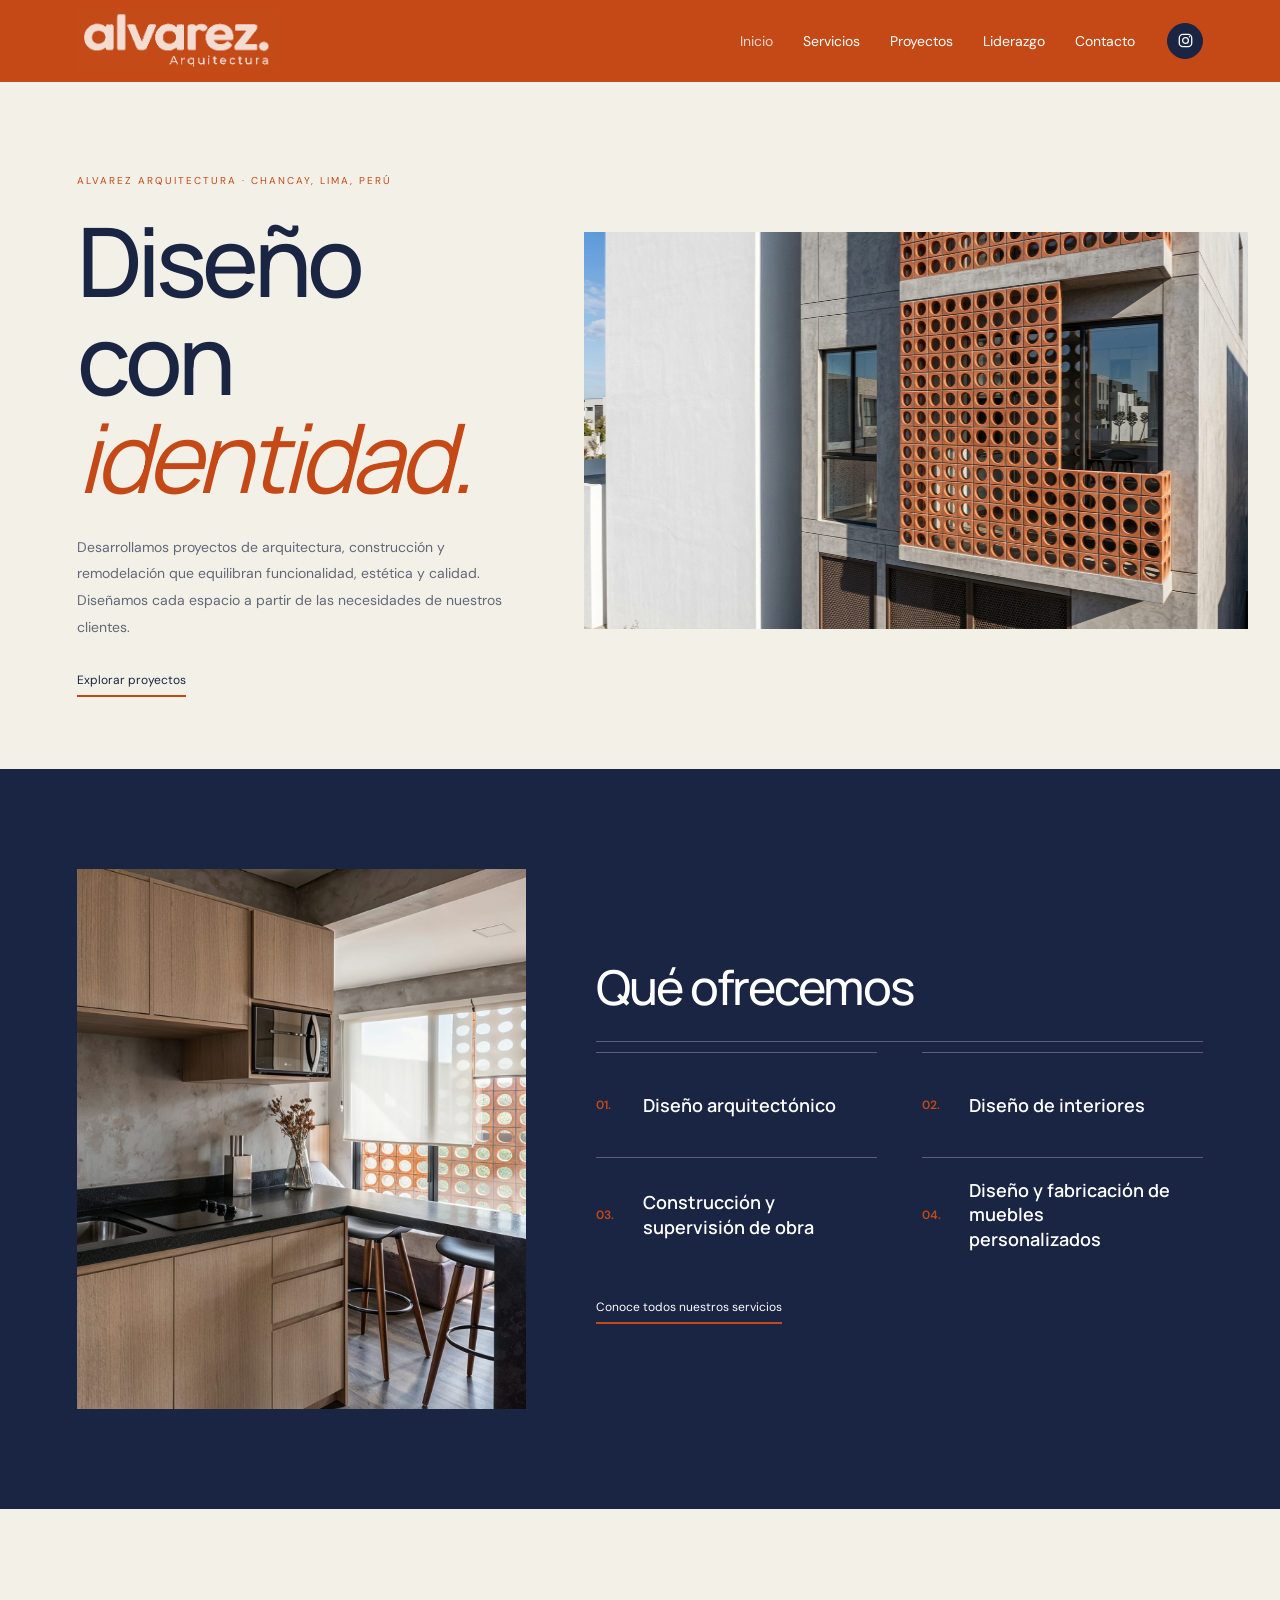
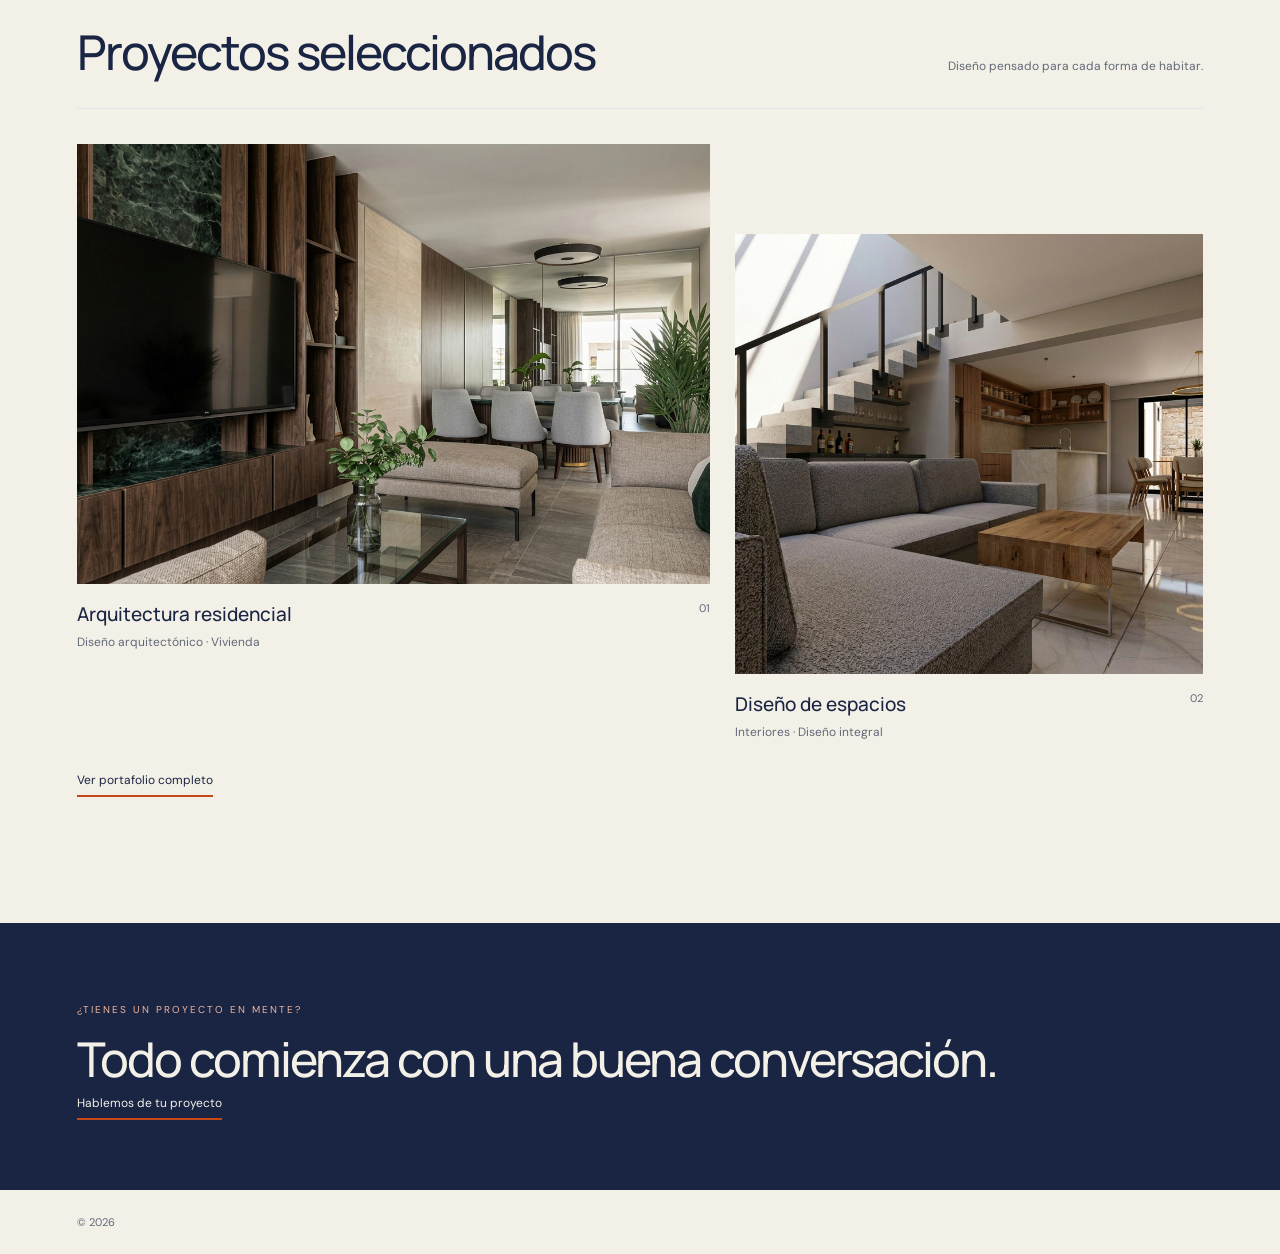
==== commit 0b1c4e30: "Remove footer navigation links" ====
--- a/index.html
+++ b/index.html
@@ -4,6 +4,7 @@
   <meta charset="UTF-8">
   <meta name="viewport" content="width=device-width, initial-scale=1.0">
   <meta name="theme-color" content="#1A2443">
+  <link rel="icon" type="image/png" href="/assets/flaticon.png">
   <meta name="description" content="ALVAREZ Arquitectura: diseño arquitectónico, interiores, construcción y mobiliario personalizado en Chancay, Lima, Perú.">
   <title>Inicio | ALVAREZ Arquitectura</title>
   <link rel="preconnect" href="https://fonts.googleapis.com">
@@ -26,8 +27,7 @@
   .services-feature .section-heading { border-bottom-color:rgba(255,255,255,.28); margin-bottom:10px; }
   .services-feature .section-heading h2 { color:#fff; }
   .services-feature-list { display:grid; grid-template-columns:1fr 1fr; column-gap:45px; }
-  .services-feature-item { display:grid; grid-template-columns:35px 1fr 20px; align-items:center; gap:12px; min-height:105px; padding:20px 0; border-top:1px solid rgba(255,255,255,.28); color:#fff; transition:opacity .2s ease,transform .2s ease; }
-  .services-feature-item:hover { opacity:.82; transform:translateX(4px); }
+  .services-feature-item { display:grid; grid-template-columns:35px 1fr 20px; align-items:center; gap:12px; min-height:105px; padding:20px 0; border-top:1px solid rgba(255,255,255,.28); color:#fff; }
   .services-feature-item span:first-child { color:#C44917; font-size:12px; font-weight:600; }
   .services-feature-item h3 { margin:0; color:#fff; font-family:'Manrope',sans-serif; font-size:18px; line-height:1.35; font-weight:600; }
   .services-feature-item .service-arrow { color:#fff; font-size:17px; text-align:right; }
@@ -93,11 +93,11 @@
     </section>
   </div>
 </section>
-<section class="services-feature"><div class="services-feature-inner"><div class="services-feature-grid"><div class="services-feature-image"><img src="assets/magnific__enhance__86579.png" alt="Referencia de arquitectura residencial contemporánea" loading="lazy"></div><div class="services-feature-content"><div class="section-heading"><h2>Qué ofrecemos</h2></div><div class="services-feature-list"><a class="services-feature-item" href="servicios.html"><span>01.</span><h3>Diseño arquitectónico</h3><span class="service-arrow"></span></a><a class="services-feature-item" href="servicios.html"><span>02.</span><h3>Diseño de interiores</h3><span class="service-arrow"></span></a><a class="services-feature-item" href="servicios.html"><span>03.</span><h3>Construcción y supervisión de obra</h3><span class="service-arrow"></span></a><a class="services-feature-item" href="servicios.html"><span>04.</span><h3>Diseño y fabricación de muebles personalizados</h3><span class="service-arrow"></span></a></div><p style="margin:0"><a class="link" href="servicios.html">Conoce todos nuestros servicios </a></p></div></div></div></section>
+<section class="services-feature"><div class="services-feature-inner"><div class="services-feature-grid"><div class="services-feature-image"><img src="assets/magnific__enhance__86579.png" alt="Referencia de arquitectura residencial contemporánea" loading="lazy"></div><div class="services-feature-content"><div class="section-heading"><h2>Qué ofrecemos</h2></div><div class="services-feature-list"><div class="services-feature-item"><span>01.</span><h3>Diseño arquitectónico</h3><span class="service-arrow" aria-hidden="true"></span></div><div class="services-feature-item"><span>02.</span><h3>Diseño de interiores</h3><span class="service-arrow" aria-hidden="true"></span></div><div class="services-feature-item"><span>03.</span><h3>Construcción y supervisión de obra</h3><span class="service-arrow" aria-hidden="true"></span></div><div class="services-feature-item"><span>04.</span><h3>Diseño y fabricación de muebles personalizados</h3><span class="service-arrow" aria-hidden="true"></span></div></div><p style="margin:0"><a class="link" href="servicios.html">Conoce todos nuestros servicios </a></p></div></div></div></section>
 <section class="section wrap"><div class="section-heading"><h2>Proyectos seleccionados</h2><p>Diseño pensado para cada forma de habitar.</p></div><div class="projects"><article class="project"><div class="project-image"><img src="assets/magnific__esos-dos-paneles-de-espejos-son-revestimientos-ver__86578.png" alt="Referencia de arquitectura residencial" loading="lazy"></div><div class="project-meta"><div><h3>Arquitectura residencial</h3><p>Diseño arquitectónico · Vivienda</p></div><span class="number">01</span></div></article><article class="project"><div class="project-image"><img src="assets/magnific__agregar-respaldar-del-mismo-material-que-los-del-s__86577.png" alt="Referencia de diseño interior" loading="lazy"></div><div class="project-meta"><div><h3>Diseño de espacios</h3><p>Interiores · Diseño integral</p></div><span class="number">02</span></div></article></div><p style="margin-top:28px"><a class="link" href="proyectos.html">Ver portafolio completo </a></p></section>
 <section class="page-cta"><div class="wrap"><p class="eyebrow">¿TIENES UN PROYECTO EN MENTE?</p><h2>Todo comienza con una buena conversación.</h2><a class="link" href="contacto.html">Hablemos de tu proyecto </a></div></section>
 </main>
-<footer class="wrap"><span>© <span data-year></span> ALVAREZ Arquitectura · Chancay, Lima, Perú</span><span><a href="servicios.html">Servicios</a> · <a href="proyectos.html">Proyectos</a> · <a href="nosotros.html">Liderazgo</a> · <a href="contacto.html">Contacto</a> · <a href="https://www.instagram.com/alvarezarq.pe/" target="_blank" rel="noopener noreferrer" aria-label="Instagram de ALVAREZ Arquitectura">Instagram </a></span></footer>
+<footer class="wrap"><span>© <span data-year></span></footer>
 <script>
 (() => {
   const carousel=document.querySelector('.hero-carousel'); if(!carousel)return; const track=carousel.querySelector('.hero-carousel-track'); const originalSlides=Array.from(track.children); if(originalSlides.length!==3)return;
--- a/styles.css
+++ b/styles.css
@@ -615,3 +615,226 @@
 @media (max-width: 760px) {
   header .brand { width: 165px; height: 53px; flex-basis: 165px; }
 }
+
+
+/* Proceso: línea de tiempo en escritorio y carrusel táctil en móvil */
+.process-section .process-grid {
+  position: relative;
+  display: grid;
+  grid-template-columns: repeat(4, minmax(0, 1fr));
+  gap: 22px;
+  isolation: isolate;
+}
+.process-section .process-grid::before {
+  content: "";
+  position: absolute;
+  z-index: -1;
+  top: 53px;
+  left: 8%;
+  right: 8%;
+  height: 1px;
+  background: #d8c9c1;
+}
+.process-section .process-step {
+  min-width: 0;
+  padding: 25px 20px 27px;
+  border: 1px solid rgba(26,36,67,.08);
+  border-top: 0;
+  background: #FFFEFA;
+  box-shadow: 0 4px 18px rgba(26,36,67,.04);
+  transition: transform .25s ease, background-color .25s ease, box-shadow .25s ease, border-color .25s ease;
+}
+.process-section .process-step:hover {
+  transform: translateY(-5px);
+  background: #fff7f2;
+  border-color: rgba(196,73,23,.35);
+  box-shadow: 0 12px 26px rgba(26,36,67,.10);
+}
+.process-section .step-number {
+  display: flex;
+  align-items: center;
+  gap: 10px;
+  min-height: 56px;
+  margin-bottom: 22px;
+  color: #C44917;
+}
+.process-section .step-index {
+  display: inline-flex;
+  align-items: center;
+  justify-content: center;
+  flex: 0 0 56px;
+  width: 56px;
+  height: 56px;
+  border: 1px solid #C44917;
+  border-radius: 50%;
+  background: #FFFEFA;
+  font-family: 'Manrope', sans-serif;
+  font-size: 20px;
+  font-weight: 600;
+  letter-spacing: -.5px;
+  transition: color .25s ease, background-color .25s ease, transform .25s ease;
+}
+.process-section .step-label {
+  font-size: 10px;
+  font-weight: 700;
+  letter-spacing: 1px;
+}
+.process-section .process-step:hover .step-index {
+  color: #fff;
+  background: #C44917;
+  transform: scale(1.06);
+}
+.process-section .process-step h3 { margin-bottom: 10px; }
+.process-section .process-dots { display: none; }
+
+@media (max-width: 760px) {
+  .process-section .process-grid {
+    display: flex;
+    gap: 14px;
+    overflow-x: auto;
+    overflow-y: hidden;
+    padding: 4px 5% 18px;
+    margin: 0 -5.55%;
+    scroll-snap-type: x mandatory;
+    scroll-padding-inline: 5%;
+    overscroll-behavior-x: contain;
+    -webkit-overflow-scrolling: touch;
+    scrollbar-width: none;
+  }
+  .process-section .process-grid::-webkit-scrollbar { display: none; }
+  .process-section .process-grid::before { display: none; }
+  .process-section .process-step {
+    flex: 0 0 84%;
+    scroll-snap-align: center;
+    padding: 24px 22px 26px;
+  }
+  .process-section .process-dots {
+    display: flex;
+    justify-content: center;
+    align-items: center;
+    gap: 9px;
+    margin-top: 5px;
+  }
+  .process-section .process-dot {
+    width: 7px;
+    height: 7px;
+    padding: 0;
+    border: 0;
+    border-radius: 50%;
+    background: #c9c4c0;
+    cursor: pointer;
+    transition: width .2s ease, background-color .2s ease;
+  }
+  .process-section .process-dot.is-active {
+    width: 22px;
+    border-radius: 8px;
+    background: #C44917;
+  }
+}
+@media (prefers-reduced-motion: reduce) {
+  .process-section .process-step,
+  .process-section .step-index,
+  .process-section .process-dot { transition: none; }
+  .process-section .process-grid { scroll-behavior: auto; }
+}
+
+
+/* Servicios: tarjetas editoriales con fotografía y numeración */
+.service-band {
+  width: 100%;
+  margin: 0;
+  padding: 88px 0 100px;
+  background: var(--bg);
+  color: var(--navy);
+}
+.service-band > .wrap { width: min(1240px, 88%); padding: 0; }
+.services-heading {
+  justify-content: flex-start;
+  align-items: baseline;
+  margin-bottom: 34px;
+}
+.services-heading h2 {
+  font-family: 'Manrope', sans-serif;
+  font-size: clamp(30px, 3.6vw, 44px);
+  font-weight: 500;
+  letter-spacing: -1.8px;
+}
+.service-page-grid {
+  display: grid;
+  grid-template-columns: repeat(4, minmax(0, 1fr));
+  gap: 22px;
+}
+.service-page-grid .service-card {
+  display: flex;
+  flex-direction: column;
+  min-width: 0;
+  padding: 0;
+  border: 0;
+  background: transparent;
+}
+.service-card-image {
+  position: relative;
+  width: 100%;
+  aspect-ratio: 4 / 3;
+  overflow: hidden;
+  border-radius: 16px;
+  background: var(--soft);
+}
+.service-card-image img {
+  display: block;
+  width: 100%;
+  height: 100%;
+  object-fit: cover;
+  transition: transform .65s cubic-bezier(.2,.65,.2,1);
+}
+.service-card:hover .service-card-image img { transform: scale(1.045); }
+.service-card-number {
+  position: absolute;
+  top: 13px;
+  left: 13px;
+  display: inline-flex;
+  align-items: center;
+  justify-content: center;
+  min-width: 39px;
+  height: 34px;
+  padding: 0 9px;
+  border-radius: 5px;
+  background: rgba(12,14,18,.76);
+  color: #fff;
+  font-family: 'Manrope', sans-serif;
+  font-size: 12px;
+  font-weight: 600;
+  letter-spacing: .6px;
+  backdrop-filter: blur(5px);
+  -webkit-backdrop-filter: blur(5px);
+}
+.service-page-grid .service-card-content { padding: 19px 2px 0; }
+.service-page-grid .service-card .service-title {
+  display: block;
+  margin: 0 0 10px;
+  color: var(--navy);
+  font-family: 'Manrope', sans-serif;
+  font-size: 17px;
+  font-weight: 700;
+  line-height: 1.4;
+}
+.service-page-grid .service-card p {
+  margin: 0;
+  max-width: none;
+  color: var(--muted);
+  font-size: 12px;
+  line-height: 1.8;
+  text-align: left;
+}
+@media (max-width: 980px) {
+  .service-page-grid { grid-template-columns: repeat(2, minmax(0, 1fr)); gap: 32px 22px; }
+}
+@media (max-width: 600px) {
+  .service-band { padding: 65px 0 75px; }
+  .service-band > .wrap { width: 90%; }
+  .services-heading { margin-bottom: 25px; }
+  .service-page-grid { grid-template-columns: 1fr; gap: 30px; }
+  .service-card-image { aspect-ratio: 1.28 / 1; }
+  .service-page-grid .service-card-content { padding-top: 15px; }
+  .service-page-grid .service-card .service-title { font-size: 18px; }
+}
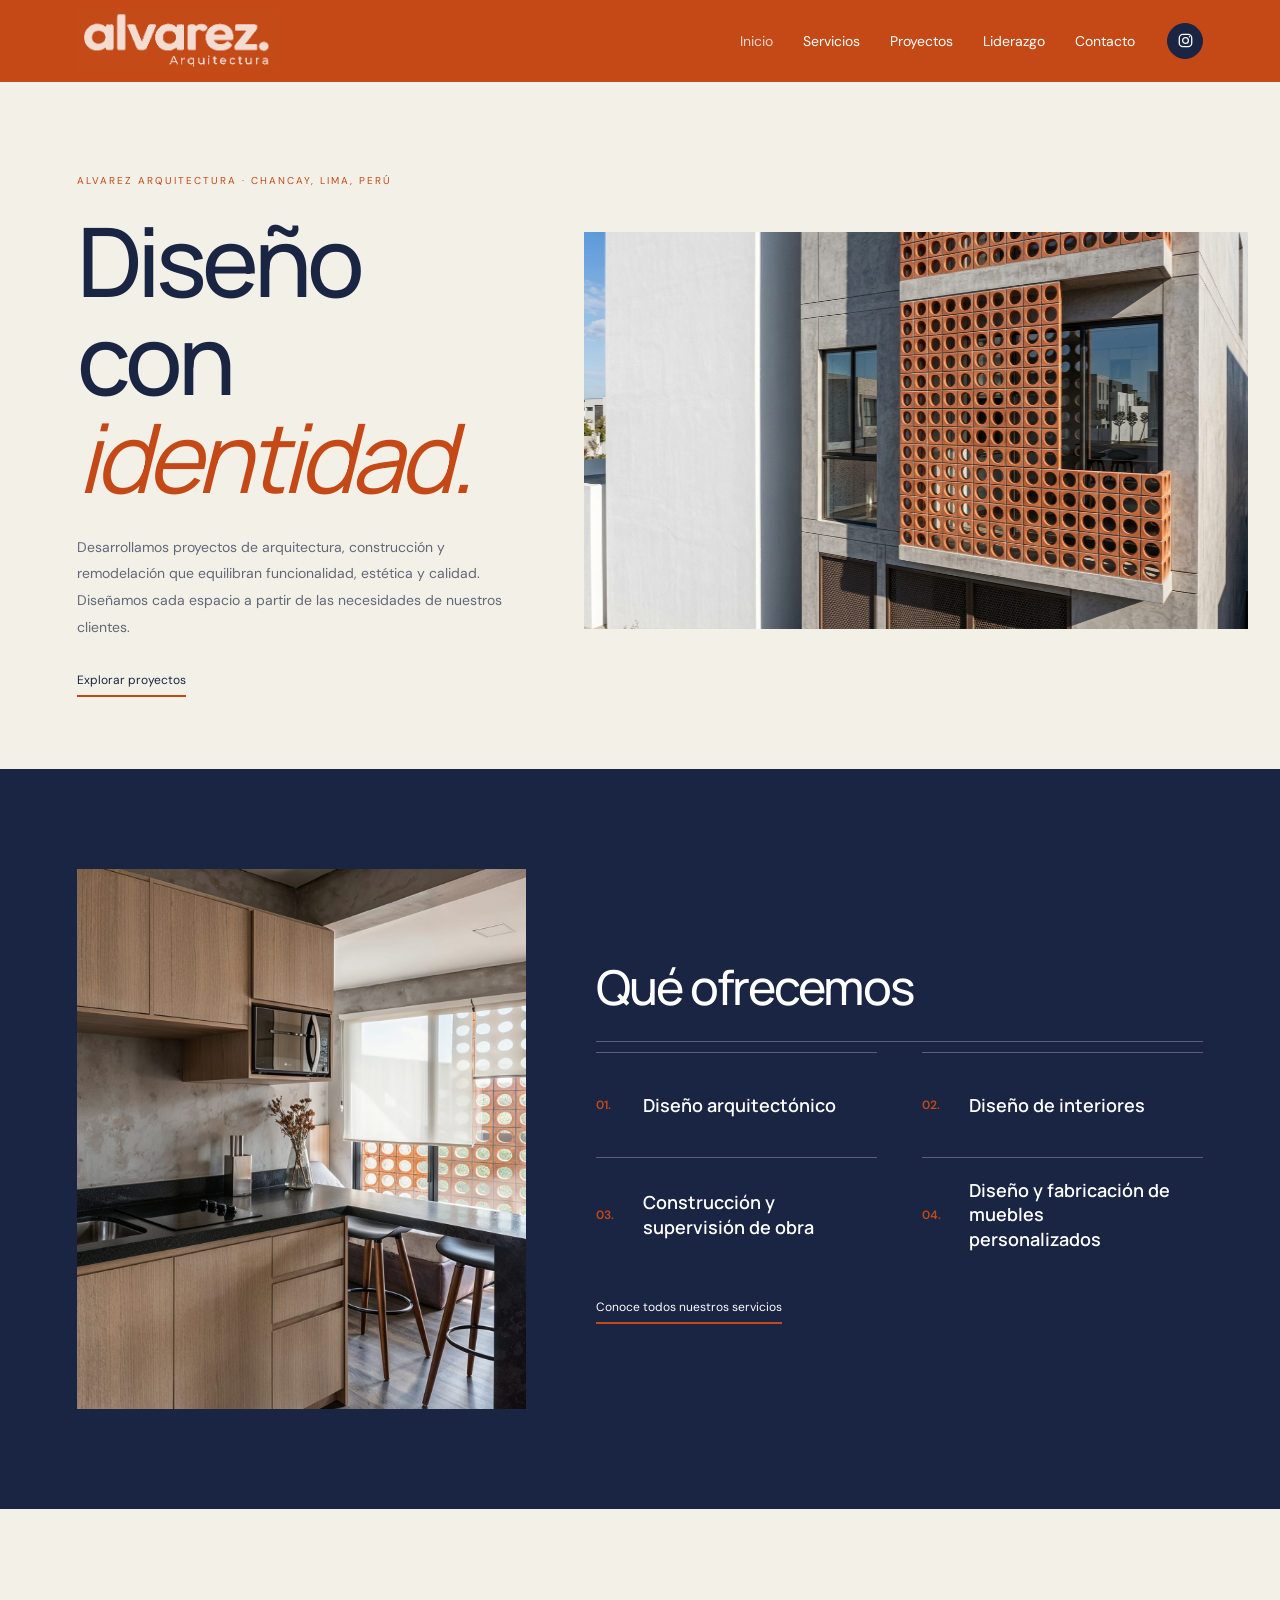
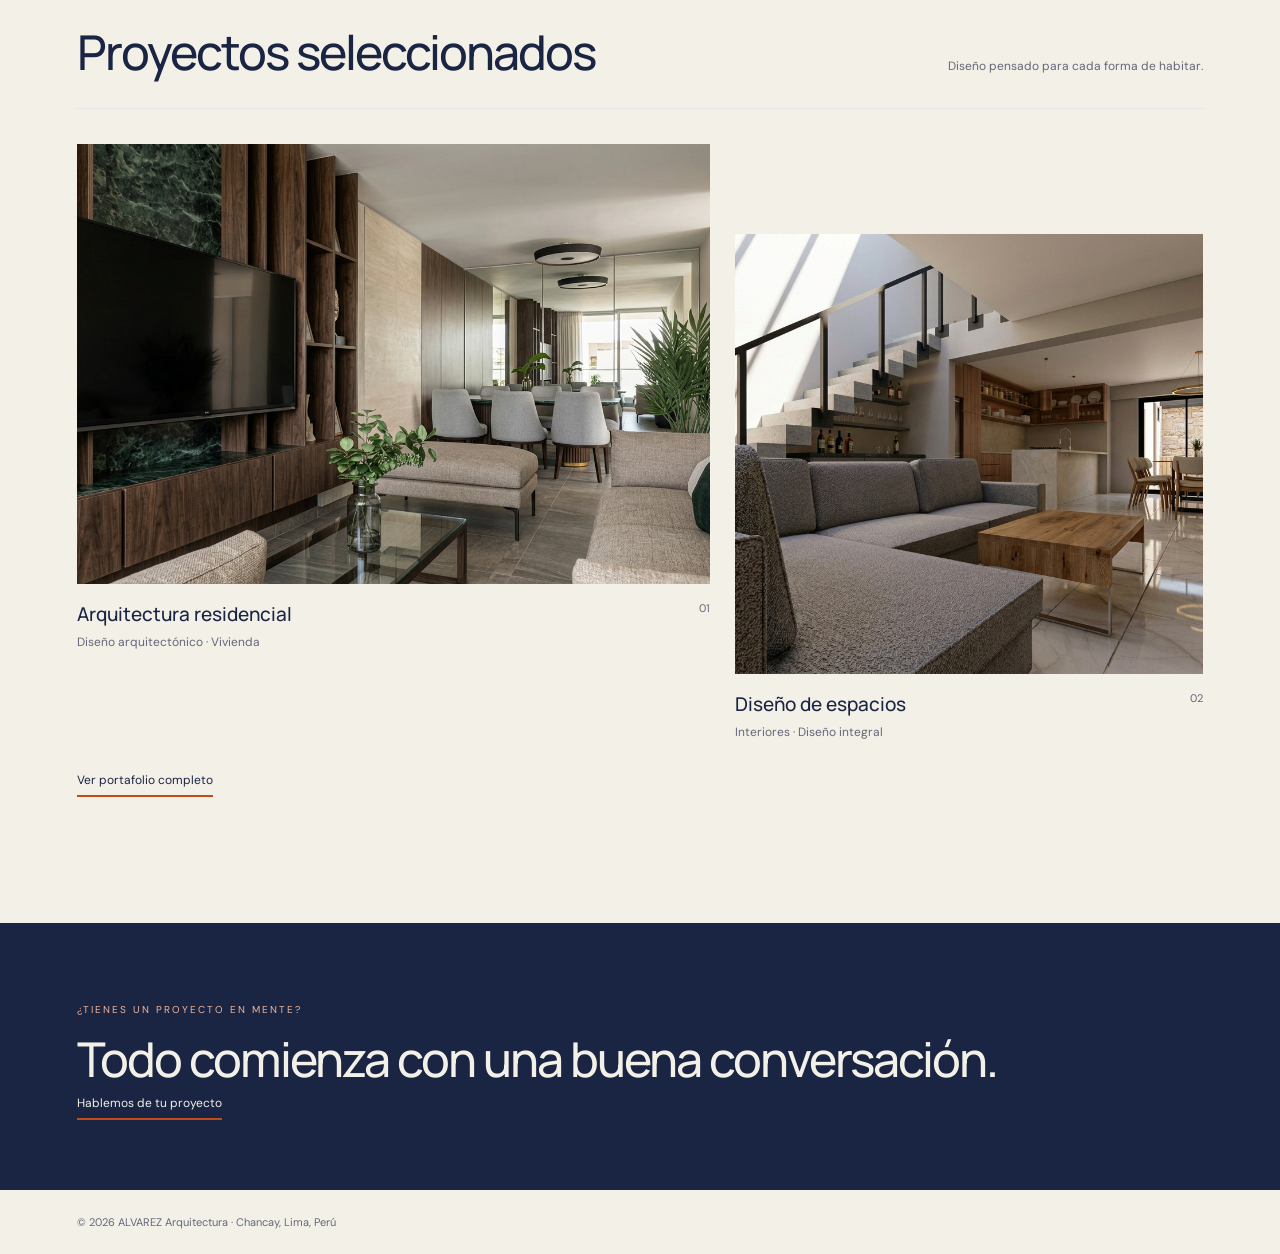
==== commit 5a6295de: "Keep copyright only in footer" ====
--- a/index.html
+++ b/index.html
@@ -97,7 +97,7 @@
 <section class="section wrap"><div class="section-heading"><h2>Proyectos seleccionados</h2><p>Diseño pensado para cada forma de habitar.</p></div><div class="projects"><article class="project"><div class="project-image"><img src="assets/magnific__esos-dos-paneles-de-espejos-son-revestimientos-ver__86578.png" alt="Referencia de arquitectura residencial" loading="lazy"></div><div class="project-meta"><div><h3>Arquitectura residencial</h3><p>Diseño arquitectónico · Vivienda</p></div><span class="number">01</span></div></article><article class="project"><div class="project-image"><img src="assets/magnific__agregar-respaldar-del-mismo-material-que-los-del-s__86577.png" alt="Referencia de diseño interior" loading="lazy"></div><div class="project-meta"><div><h3>Diseño de espacios</h3><p>Interiores · Diseño integral</p></div><span class="number">02</span></div></article></div><p style="margin-top:28px"><a class="link" href="proyectos.html">Ver portafolio completo </a></p></section>
 <section class="page-cta"><div class="wrap"><p class="eyebrow">¿TIENES UN PROYECTO EN MENTE?</p><h2>Todo comienza con una buena conversación.</h2><a class="link" href="contacto.html">Hablemos de tu proyecto </a></div></section>
 </main>
-<footer class="wrap"><span>© <span data-year></span></footer>
+<footer class="wrap"><span>© <span data-year></span> ALVAREZ Arquitectura · Chancay, Lima, Perú</span></footer>
 <script>
 (() => {
   const carousel=document.querySelector('.hero-carousel'); if(!carousel)return; const track=carousel.querySelector('.hero-carousel-track'); const originalSlides=Array.from(track.children); if(originalSlides.length!==3)return;
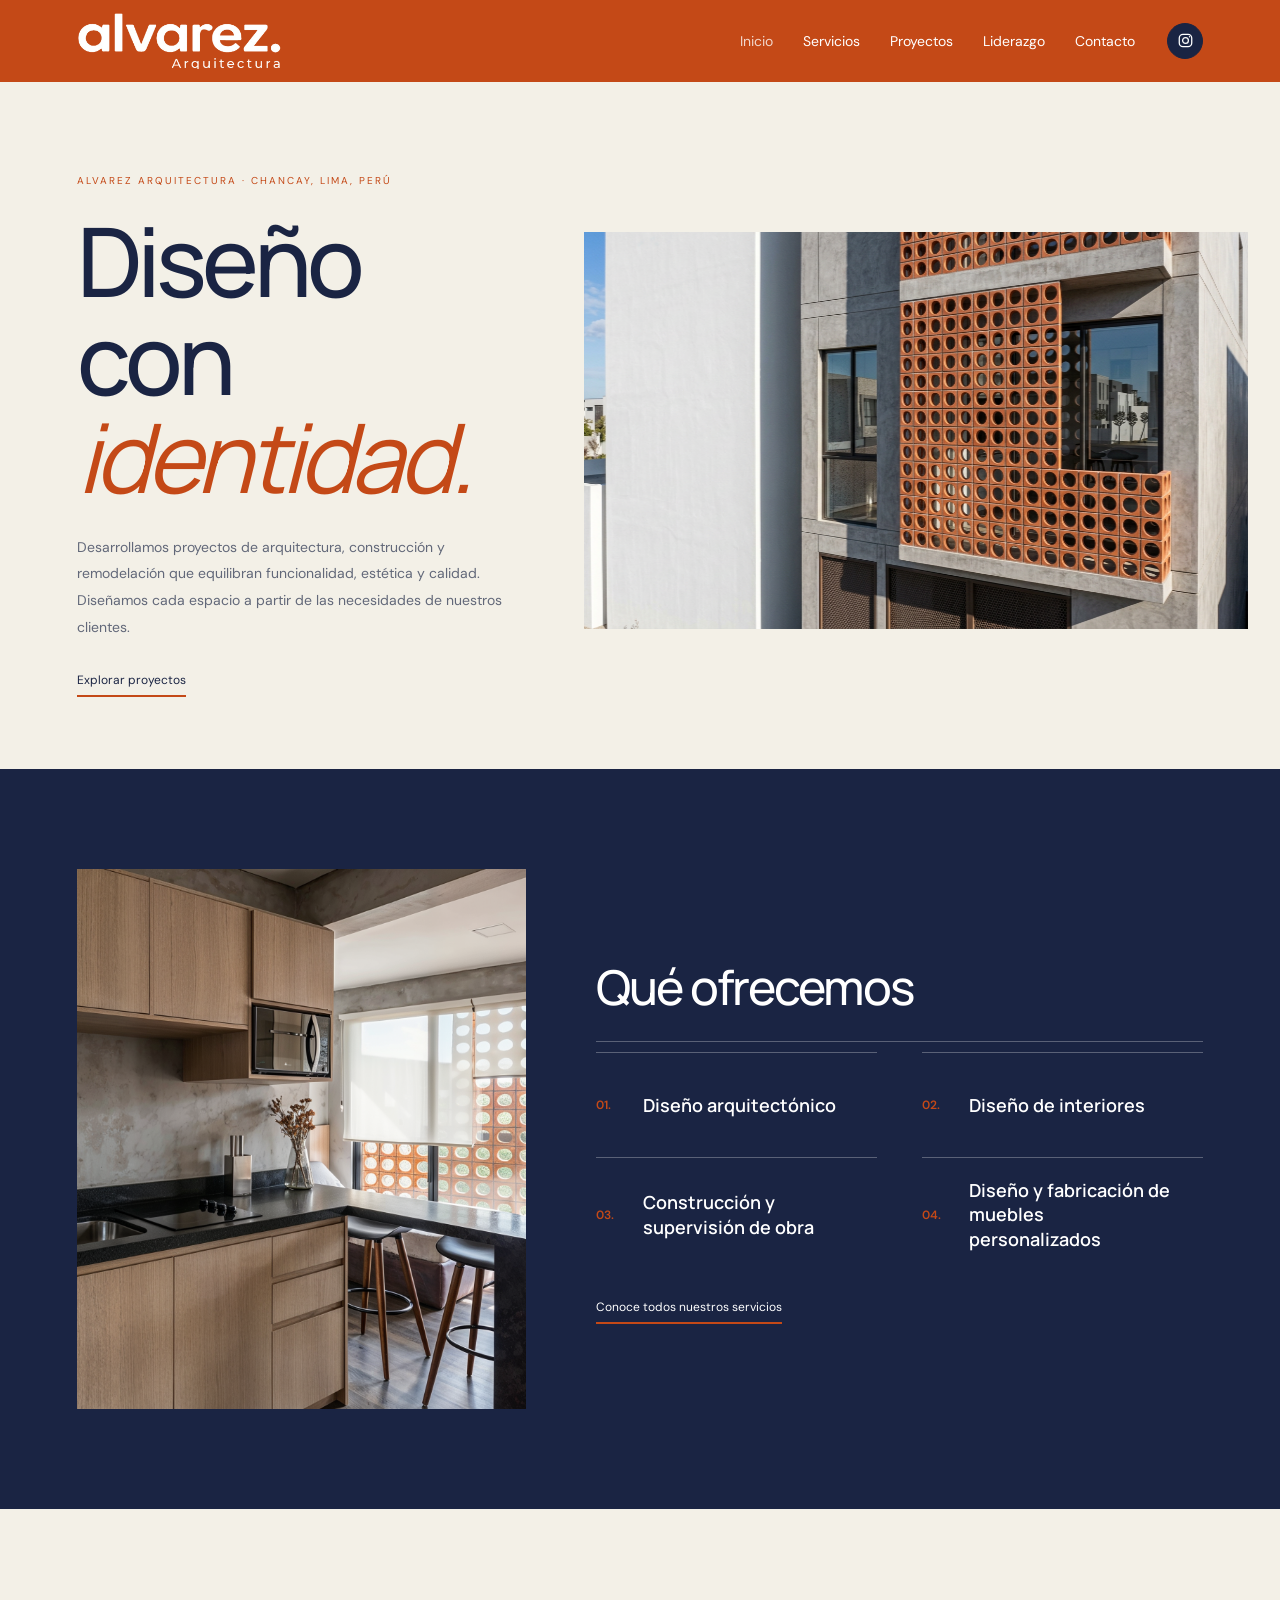
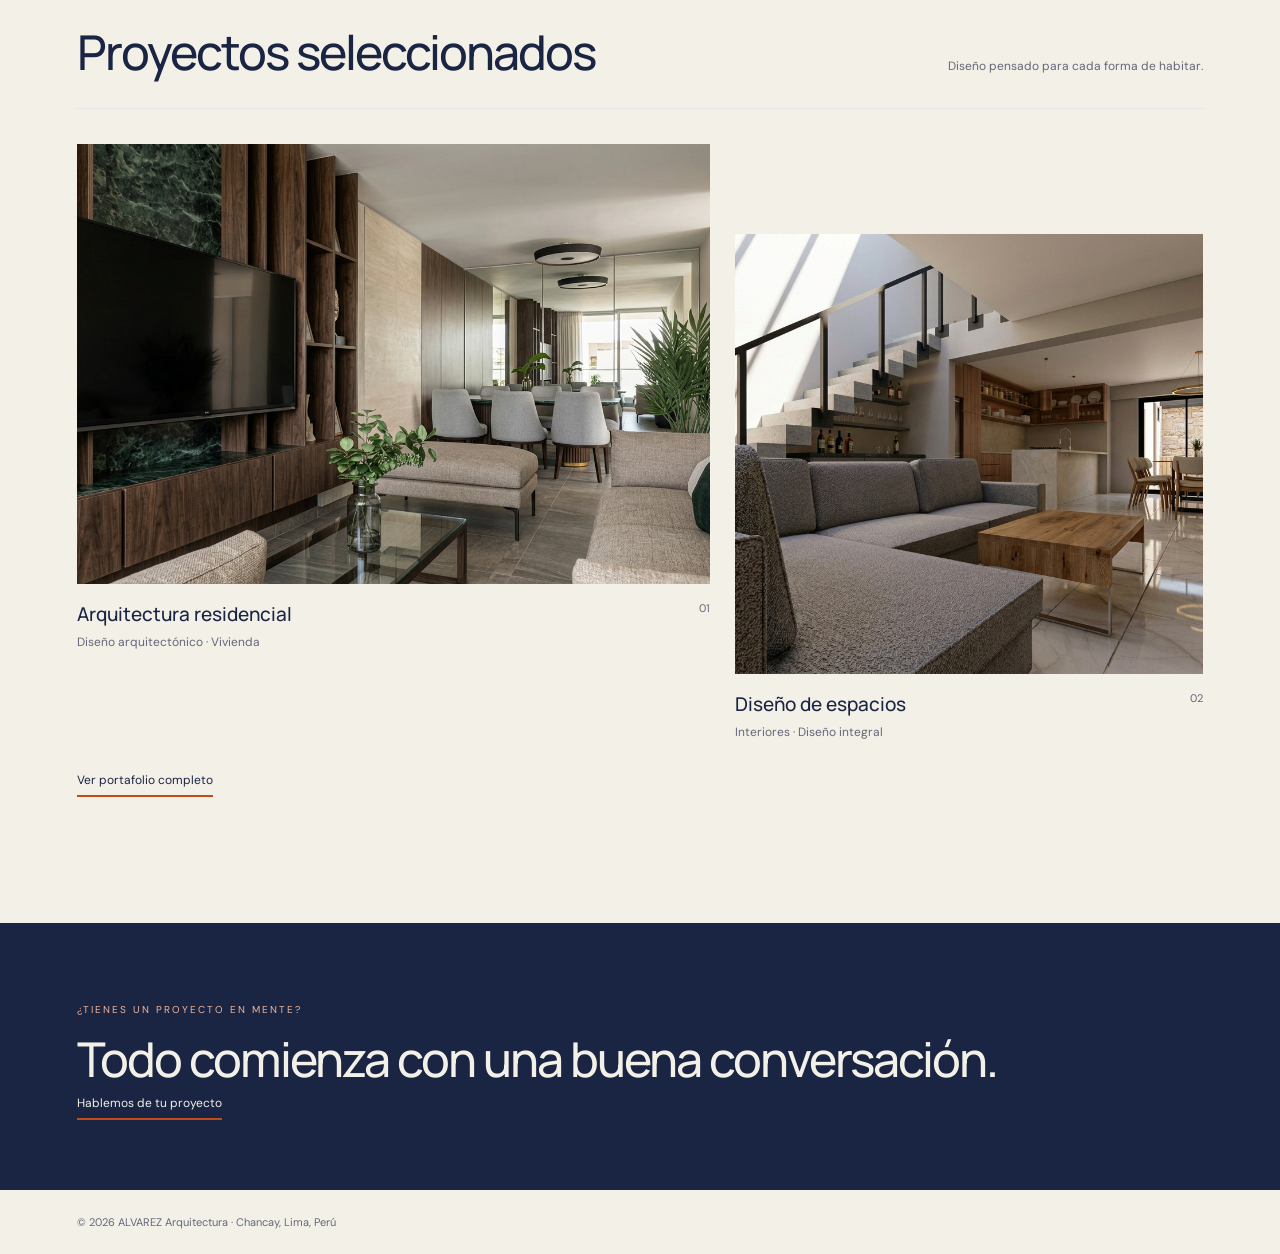
==== commit 5bdd1383: "Actualizar caché de estilos para nuevo logotipo" ====
--- a/index.html
+++ b/index.html
@@ -10,7 +10,7 @@
   <link rel="preconnect" href="https://fonts.googleapis.com">
   <link rel="preconnect" href="https://fonts.gstatic.com" crossorigin>
   <link href="https://fonts.googleapis.com/css2?family=DM+Sans:wght@400;500;600&family=Manrope:wght@400;500;600;700&display=swap" rel="stylesheet">
-  <link rel="stylesheet" href="styles.css?v=logo2">
+  <link rel="stylesheet" href="styles.css?v=logo-nuevo-20261104">
   <style>
   /* Carrusel principal */
   .hero-carousel { width:100%; overflow:hidden; position:relative; touch-action:pan-y; background:#f0f0f0; }
--- a/styles.css
+++ b/styles.css
@@ -606,7 +606,7 @@
   overflow: hidden;
   font-size: 0;
   letter-spacing: 0;
-  background-image: url("[data-uri]");
+  background-image: url("assets/nuevologo-removebg-preview.png");
   background-repeat: no-repeat;
   background-position: left center;
   background-size: contain;
